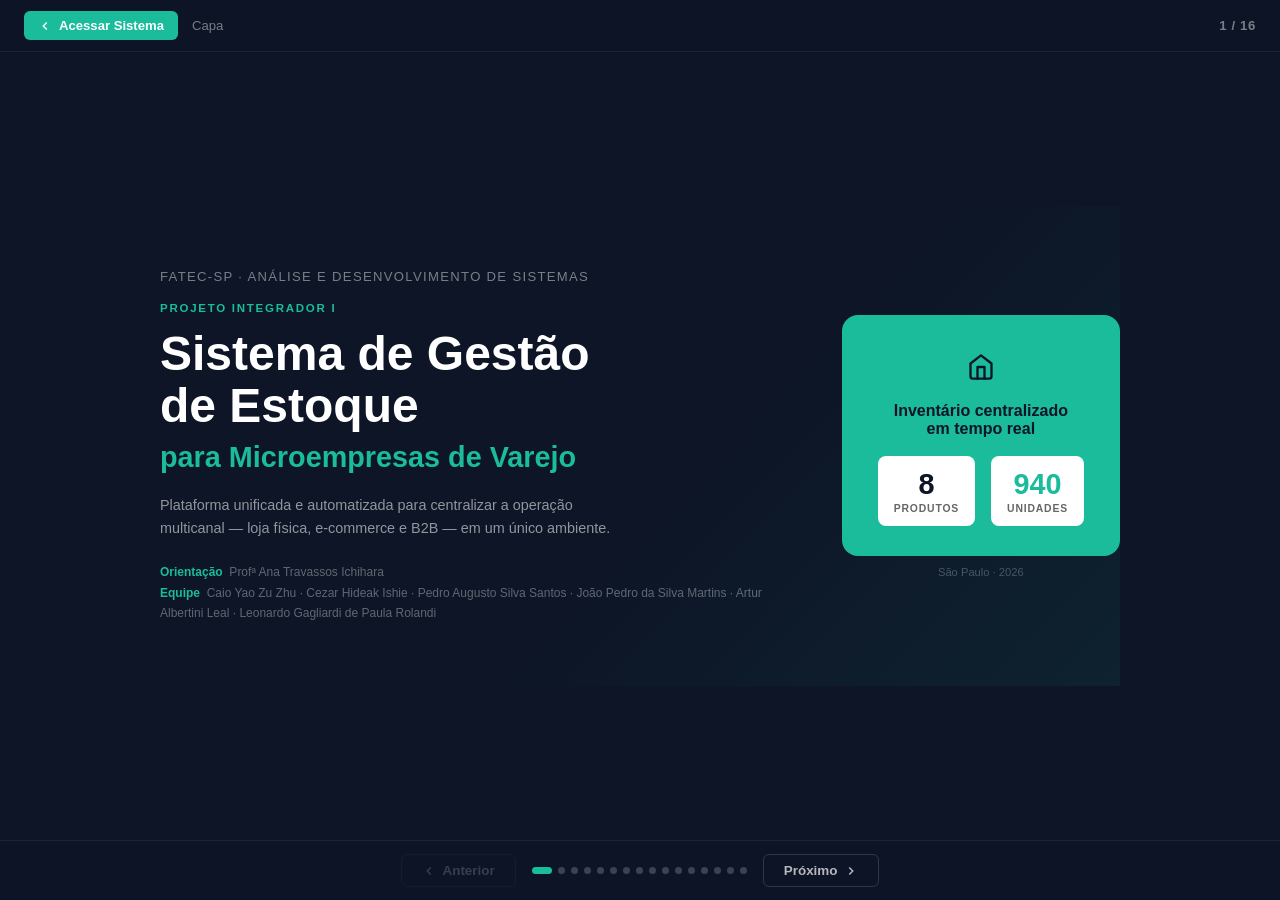
==== templates/apresentacao.html @ 5fc1d7df "slides integrado" ====
<!DOCTYPE html>
<html lang="pt-BR">
<head>
    <meta charset="UTF-8">
    <meta name="viewport" content="width=device-width, initial-scale=1.0">
    <title>Apresentação · Sistema de Gestão de Estoque</title>
    <style>
        * { margin: 0; padding: 0; box-sizing: border-box; }

        :root {
            --navy: #0d1526;
            --navy2: #1a2035;
            --green: #1abc9c;
            --green-dark: #16a085;
            --orange: #e67e22;
            --card-bg: #ffffff;
            --card-light: #f8f9fa;
        }

        body {
            font-family: -apple-system, BlinkMacSystemFont, 'Segoe UI', Roboto, sans-serif;
            background: var(--navy);
            color: white;
            min-height: 100vh;
            display: flex;
            flex-direction: column;
        }

        /* ── TOP BAR ── */
        .topbar {
            position: fixed;
            top: 0; left: 0; right: 0;
            height: 52px;
            background: rgba(13, 21, 38, 0.95);
            backdrop-filter: blur(8px);
            border-bottom: 1px solid rgba(255,255,255,0.07);
            display: flex;
            align-items: center;
            justify-content: space-between;
            padding: 0 24px;
            z-index: 100;
        }

        .topbar-left { display: flex; align-items: center; gap: 14px; }

        .back-btn {
            display: inline-flex;
            align-items: center;
            gap: 7px;
            padding: 7px 14px;
            background: var(--green);
            color: white;
            border: none;
            border-radius: 6px;
            font-size: 0.82rem;
            font-weight: 600;
            cursor: pointer;
            text-decoration: none;
            transition: background 0.2s;
        }
        .back-btn:hover { background: var(--green-dark); }

        .slide-title-bar {
            font-size: 0.82rem;
            color: rgba(255,255,255,0.45);
            font-weight: 500;
        }

        .slide-counter {
            font-size: 0.82rem;
            color: rgba(255,255,255,0.45);
            font-weight: 600;
            letter-spacing: 0.05em;
        }

        /* ── SLIDES WRAPPER ── */
        .slides-wrapper {
            flex: 1;
            display: flex;
            align-items: center;
            justify-content: center;
            padding: 72px 60px 80px;
        }

        .slide {
            display: none;
            width: 100%;
            max-width: 960px;
            min-height: 540px;
            animation: fadeSlide 0.3s ease;
        }
        .slide.active { display: flex; flex-direction: column; }

        @keyframes fadeSlide {
            from { opacity: 0; transform: translateY(12px); }
            to   { opacity: 1; transform: translateY(0); }
        }

        /* ── NAV ── */
        .nav {
            position: fixed;
            bottom: 0; left: 0; right: 0;
            height: 60px;
            background: rgba(13, 21, 38, 0.95);
            backdrop-filter: blur(8px);
            border-top: 1px solid rgba(255,255,255,0.07);
            display: flex;
            align-items: center;
            justify-content: center;
            gap: 16px;
            z-index: 100;
        }

        .nav-btn {
            display: inline-flex;
            align-items: center;
            gap: 6px;
            padding: 8px 20px;
            border-radius: 6px;
            border: 1.5px solid rgba(255,255,255,0.15);
            background: transparent;
            color: rgba(255,255,255,0.7);
            font-size: 0.84rem;
            font-weight: 600;
            cursor: pointer;
            transition: all 0.2s;
            font-family: inherit;
        }
        .nav-btn:hover { border-color: var(--green); color: var(--green); }
        .nav-btn:disabled { opacity: 0.25; cursor: default; pointer-events: none; }

        .dot-nav { display: flex; gap: 6px; }
        .dot {
            width: 7px; height: 7px;
            border-radius: 50%;
            background: rgba(255,255,255,0.2);
            cursor: pointer;
            transition: all 0.2s;
        }
        .dot.active { background: var(--green); width: 20px; border-radius: 4px; }

        /* ── SHARED COMPONENTS ── */
        .chip {
            display: inline-flex;
            align-items: center;
            gap: 6px;
            font-size: 0.7rem;
            font-weight: 700;
            letter-spacing: 0.12em;
            text-transform: uppercase;
            color: var(--green);
            margin-bottom: 10px;
        }
        .chip-dot {
            width: 8px; height: 8px;
            border-radius: 50%;
            background: var(--green);
        }
        .chip-num {
            width: 24px; height: 24px;
            border-radius: 6px;
            background: var(--green);
            color: var(--navy);
            font-size: 0.72rem;
            font-weight: 800;
            display: flex; align-items: center; justify-content: center;
        }

        .slide-h1 {
            font-size: 2.4rem;
            font-weight: 800;
            line-height: 1.15;
            margin-bottom: 6px;
        }
        .slide-h1 span { color: var(--green); }

        .slide-h2 {
            font-size: 1.8rem;
            font-weight: 800;
            line-height: 1.2;
            margin-bottom: 18px;
        }

        .grid-2 { display: grid; grid-template-columns: 1fr 1fr; gap: 16px; }
        .grid-3 { display: grid; grid-template-columns: 1fr 1fr 1fr; gap: 14px; }
        .grid-4 { display: grid; grid-template-columns: 1fr 1fr 1fr 1fr; gap: 14px; }

        .card-dark {
            background: rgba(255,255,255,0.05);
            border: 1px solid rgba(255,255,255,0.08);
            border-radius: 12px;
            padding: 20px;
        }
        .card-dark-strong {
            background: var(--navy);
            border: 1px solid rgba(255,255,255,0.1);
            border-radius: 12px;
            padding: 20px;
        }
        .card-green {
            background: var(--green);
            border-radius: 12px;
            padding: 20px;
            color: var(--navy);
        }
        .card-light-bg {
            background: rgba(255,255,255,0.04);
            border: 1px solid rgba(255,255,255,0.06);
            border-radius: 10px;
            padding: 16px 20px;
        }

        .icon-circle {
            width: 44px; height: 44px;
            border-radius: 50%;
            background: var(--green);
            display: flex; align-items: center; justify-content: center;
            flex-shrink: 0;
            font-size: 1.1rem;
        }
        .icon-circle-orange {
            width: 44px; height: 44px;
            border-radius: 50%;
            background: var(--orange);
            display: flex; align-items: center; justify-content: center;
            flex-shrink: 0;
            font-size: 1.1rem;
        }

        .badge-rf {
            background: rgba(26,188,156,0.15);
            color: var(--green);
            border: 1px solid rgba(26,188,156,0.3);
            border-radius: 6px;
            padding: 2px 10px;
            font-size: 0.72rem;
            font-weight: 700;
            letter-spacing: 0.05em;
        }

        /* ── SLIDE 1: CAPA ── */
        #slide-1 {
            display: none;
            background: linear-gradient(135deg, var(--navy) 55%, rgba(26,188,156,0.08) 100%);
            flex-direction: row;
            align-items: center;
            gap: 60px;
            min-height: 480px;
        }
        #slide-1.active { display: flex; }
        .capa-left { flex: 1; }
        .capa-subtitle { color: rgba(255,255,255,0.45); font-size: 0.82rem; letter-spacing: 0.1em; text-transform: uppercase; margin-bottom: 18px; }
        .capa-h1 { font-size: 3rem; font-weight: 900; line-height: 1.1; margin-bottom: 8px; }
        .capa-h1-green { color: var(--green); font-size: 1.8rem; font-weight: 700; margin-bottom: 20px; }
        .capa-desc { color: rgba(255,255,255,0.55); font-size: 0.9rem; line-height: 1.6; max-width: 480px; margin-bottom: 22px; }
        .capa-meta { font-size: 0.75rem; color: rgba(255,255,255,0.35); line-height: 1.7; }
        .capa-meta strong { color: var(--green); }
        .capa-right { flex-shrink: 0; }
        .capa-card {
            background: var(--green);
            border-radius: 16px;
            padding: 30px 36px;
            text-align: center;
            color: var(--navy);
            min-width: 220px;
        }
        .capa-card-icon { font-size: 2.5rem; margin-bottom: 12px; }
        .capa-card p { font-weight: 700; font-size: 1rem; margin-bottom: 18px; }
        .capa-stats { display: flex; gap: 16px; }
        .capa-stat-box {
            background: white;
            border-radius: 8px;
            padding: 12px 16px;
            flex: 1;
        }
        .capa-stat-num { font-size: 1.8rem; font-weight: 900; }
        .capa-stat-num.green { color: var(--green); }
        .capa-stat-label { font-size: 0.65rem; font-weight: 700; letter-spacing: 0.08em; text-transform: uppercase; color: #666; margin-top: 2px; }

        /* ── SLIDE 2: ROTEIRO ── */
        .roteiro-grid { display: grid; grid-template-columns: 1fr 1fr 1fr; gap: 14px; margin-top: 6px; }
        .roteiro-card {
            background: #f8f9fa;
            border-radius: 12px;
            padding: 22px;
            color: #1a2035;
            position: relative;
        }
        .roteiro-num { font-size: 2rem; font-weight: 900; color: rgba(0,0,0,0.07); position: absolute; top: 12px; right: 16px; }
        .roteiro-icon {
            width: 44px; height: 44px;
            border-radius: 50%;
            display: flex; align-items: center; justify-content: center;
            font-size: 1.1rem;
            margin-bottom: 12px;
        }
        .roteiro-icon.green { background: var(--green); }
        .roteiro-icon.orange { background: var(--orange); }
        .roteiro-title { font-size: 0.92rem; font-weight: 800; color: #1a2035; margin-bottom: 4px; }
        .roteiro-desc { font-size: 0.78rem; color: #7f8c8d; line-height: 1.4; }

        /* ── SLIDE 6: CHART ── */
        .chart-wrap {
            background: rgba(255,255,255,0.04);
            border: 1px solid rgba(255,255,255,0.08);
            border-radius: 12px;
            padding: 24px;
        }
        .chart-title { font-size: 0.9rem; font-weight: 700; margin-bottom: 4px; }
        .chart-sub { font-size: 0.72rem; color: rgba(255,255,255,0.4); margin-bottom: 18px; }
        .bar-row { display: flex; align-items: center; gap: 10px; margin-bottom: 10px; }
        .bar-label { font-size: 0.72rem; color: rgba(255,255,255,0.5); width: 90px; text-align: right; flex-shrink: 0; }
        .bar-track { flex: 1; height: 28px; background: rgba(255,255,255,0.05); border-radius: 4px; overflow: hidden; }
        .bar-fill { height: 100%; background: var(--green); border-radius: 4px; display: flex; align-items: center; padding-left: 10px; font-size: 0.75rem; font-weight: 700; color: var(--navy); transition: width 0.6s ease; }

        /* ── CHART 7: VERTICAL ── */
        .vchart { display: flex; align-items: flex-end; gap: 20px; height: 180px; padding: 0 10px; }
        .vchart-col { display: flex; flex-direction: column; align-items: center; gap: 6px; flex: 1; }
        .vchart-bar { width: 48px; background: var(--green); border-radius: 4px 4px 0 0; display: flex; align-items: flex-end; justify-content: center; padding-bottom: 6px; font-size: 0.75rem; font-weight: 700; color: var(--navy); }
        .vchart-lbl { font-size: 0.72rem; color: rgba(255,255,255,0.45); }
        .vchart-axis { border-top: 1px solid rgba(255,255,255,0.1); width: 100%; margin-top: -1px; }

        /* ── RNF / RN ── */
        .rnf-row {
            display: flex;
            align-items: flex-start;
            gap: 14px;
            background: rgba(255,255,255,0.04);
            border: 1px solid rgba(255,255,255,0.07);
            border-radius: 10px;
            padding: 14px 18px;
        }
        .rnf-row-content { flex: 1; }
        .rnf-title { font-size: 0.88rem; font-weight: 700; margin-bottom: 2px; }
        .rnf-desc { font-size: 0.78rem; color: rgba(255,255,255,0.5); }

        /* ── SOLUTION FLOW ── */
        .flow { display: flex; align-items: center; gap: 10px; margin: 18px 0; flex-wrap: wrap; }
        .flow-node {
            background: rgba(255,255,255,0.06);
            border: 1px solid rgba(255,255,255,0.1);
            border-radius: 10px;
            padding: 12px 16px;
            text-align: center;
            font-size: 0.8rem;
            font-weight: 700;
        }
        .flow-node.green { background: var(--green); color: var(--navy); border-color: var(--green); font-size: 0.82rem; }
        .flow-node.dark { background: var(--navy); border-color: rgba(255,255,255,0.12); }
        .flow-arrow { color: rgba(255,255,255,0.35); font-size: 1.1rem; flex-shrink: 0; }
        .flow-node .node-sub { font-weight: 400; font-size: 0.7rem; opacity: 0.7; margin-top: 2px; }

        /* ── PROTO MOCKUP ── */
        .proto-frame {
            background: white;
            border-radius: 10px;
            overflow: hidden;
            box-shadow: 0 16px 40px rgba(0,0,0,0.35);
            font-size: 0.7rem;
            color: #2c3e50;
        }
        .proto-topbar {
            background: white;
            border-bottom: 1px solid #e0e6ed;
            padding: 8px 14px;
            display: flex;
            align-items: center;
            justify-content: space-between;
            font-weight: 700;
            font-size: 0.75rem;
        }
        .proto-topbar span { color: #1abc9c; }
        .proto-body { display: flex; }
        .proto-sidebar {
            width: 130px;
            background: #1a2035;
            padding: 8px 0;
            flex-shrink: 0;
        }
        .proto-nav-item {
            padding: 7px 12px;
            font-size: 0.65rem;
            color: rgba(255,255,255,0.5);
            cursor: default;
        }
        .proto-nav-item.active { background: rgba(26,188,156,0.12); color: white; border-left: 2px solid #1abc9c; }
        .proto-nav-item.red { color: #e74c3c; }
        .proto-main { flex: 1; padding: 12px; }
        .proto-table-header {
            display: grid;
            grid-template-columns: 30px 1fr 80px 70px 60px;
            gap: 4px;
            padding: 4px 0;
            border-bottom: 1px solid #e0e6ed;
            font-size: 0.6rem;
            font-weight: 700;
            text-transform: uppercase;
            color: #7f8c8d;
        }
        .proto-row {
            display: grid;
            grid-template-columns: 30px 1fr 80px 70px 60px;
            gap: 4px;
            padding: 5px 0;
            border-bottom: 1px solid #f4f6f9;
            align-items: center;
            font-size: 0.65rem;
        }
        .proto-price { color: #1abc9c; font-weight: 600; }
        .proto-badge {
            display: inline-block;
            padding: 1px 6px;
            border-radius: 10px;
            font-size: 0.6rem;
            font-weight: 700;
        }
        .proto-badge.green { background: #e8faf4; color: #1abc9c; }
        .proto-badge.yellow { background: #fef9e7; color: #e67e22; }
        .proto-badge.red { background: #fdedec; color: #e74c3c; }
        .proto-footer {
            border-top: 1px solid #e0e6ed;
            padding: 6px 12px;
            font-size: 0.62rem;
            color: #7f8c8d;
            display: flex;
            gap: 20px;
        }
        .proto-footer strong { font-weight: 700; color: #2c3e50; }

        /* ── STACK CARDS ── */
        .stack-card {
            background: #f8f9fa;
            border-radius: 12px;
            padding: 20px;
            color: #1a2035;
            text-align: center;
        }
        .stack-icon {
            width: 56px; height: 56px;
            border-radius: 14px;
            display: flex; align-items: center; justify-content: center;
            margin: 0 auto 12px;
            font-size: 1.4rem;
        }
        .stack-icon.green { background: var(--green); }
        .stack-icon.green2 { background: #27ae60; }
        .stack-icon.orange { background: var(--orange); }
        .stack-icon.gray { background: #7f8c8d; }
        .stack-name { font-size: 1rem; font-weight: 800; margin-bottom: 4px; }
        .stack-desc { font-size: 0.75rem; color: #7f8c8d; line-height: 1.4; }

        /* ── FUNC CARDS ── */
        .func-card {
            background: rgba(255,255,255,0.04);
            border: 1px solid rgba(255,255,255,0.08);
            border-radius: 10px;
            padding: 14px;
            display: flex;
            align-items: center;
            gap: 12px;
            position: relative;
        }
        .func-num { font-size: 1.6rem; font-weight: 900; color: rgba(255,255,255,0.06); position: absolute; top: 8px; right: 12px; }
        .func-name { font-size: 0.85rem; font-weight: 700; }

        /* ── FINAL ── */
        .final-card {
            background: rgba(255,255,255,0.05);
            border: 1px solid rgba(255,255,255,0.09);
            border-radius: 12px;
            padding: 20px;
            display: flex;
            align-items: flex-start;
            gap: 14px;
        }
        .final-icon {
            width: 44px; height: 44px;
            border-radius: 50%;
            display: flex; align-items: center; justify-content: center;
            font-size: 1.1rem;
            flex-shrink: 0;
        }
        .final-icon.green { background: rgba(26,188,156,0.15); }
        .final-icon.orange { background: rgba(230,126,34,0.15); }
        .final-title { font-size: 0.92rem; font-weight: 700; margin-bottom: 4px; }
        .final-desc { font-size: 0.78rem; color: rgba(255,255,255,0.55); line-height: 1.5; }
        .feedback-bar {
            background: var(--green);
            border-radius: 10px;
            padding: 16px 22px;
            margin-top: 16px;
            font-size: 0.9rem;
            color: var(--navy);
        }
        .feedback-bar strong { font-weight: 800; }

        /* ── OBRIGADO ── */
        #slide-16 {
            background: linear-gradient(135deg, var(--navy) 40%, rgba(26,188,156,0.06) 100%);
            align-items: center;
            justify-content: center;
            text-align: center;
        }
        .obg-h1 { font-size: 4rem; font-weight: 900; margin-bottom: 6px; }
        .obg-sub { color: var(--green); font-size: 1.2rem; font-weight: 700; margin-bottom: 32px; }
        .team-box {
            background: rgba(255,255,255,0.05);
            border: 1px solid rgba(255,255,255,0.1);
            border-radius: 14px;
            padding: 24px 32px;
            max-width: 640px;
            width: 100%;
        }
        .team-label { font-size: 0.7rem; font-weight: 700; letter-spacing: 0.15em; text-transform: uppercase; color: var(--green); margin-bottom: 14px; }
        .team-grid { display: grid; grid-template-columns: 1fr 1fr 1fr; gap: 10px; }
        .team-member { display: flex; align-items: center; gap: 6px; font-size: 0.8rem; }
        .team-dot { width: 7px; height: 7px; border-radius: 50%; background: var(--green); flex-shrink: 0; }
        .obg-orientacao { font-size: 0.75rem; color: rgba(255,255,255,0.35); margin-top: 20px; }
        .obg-orientacao strong { color: var(--green); }

        /* check icon */
        .check-green {
            width: 22px; height: 22px;
            border-radius: 50%;
            background: var(--green);
            display: flex; align-items: center; justify-content: center;
            flex-shrink: 0;
            font-size: 0.7rem;
        }

        @media (max-width: 760px) {
            .slides-wrapper { padding: 62px 16px 70px; }
            .capa-right { display: none; }
            .grid-2, .grid-3, .grid-4, .roteiro-grid { grid-template-columns: 1fr; }
            .slide-h1 { font-size: 1.7rem; }
            .capa-h1 { font-size: 2rem; }
        }
    </style>
</head>
<body>

<!-- TOP BAR -->
<div class="topbar">
    <div class="topbar-left">
        <a href="/" class="back-btn">
            <svg width="14" height="14" viewBox="0 0 24 24" fill="none" stroke="currentColor" stroke-width="2.5"><polyline points="15 18 9 12 15 6"/></svg>
            Acessar Sistema
        </a>
        <span class="slide-title-bar" id="topbar-title">FATEC-SP · Projeto Integrador I</span>
    </div>
    <span class="slide-counter" id="counter">1 / 16</span>
</div>

<!-- SLIDES WRAPPER -->
<div class="slides-wrapper">

    <!-- SLIDE 1: CAPA -->
    <div class="slide" id="slide-1">
        <div class="capa-left">
            <p class="capa-subtitle">FATEC-SP · Análise e Desenvolvimento de Sistemas</p>
            <p style="font-size:0.72rem;font-weight:700;letter-spacing:0.15em;text-transform:uppercase;color:var(--green);margin-bottom:14px;">PROJETO INTEGRADOR I</p>
            <div class="capa-h1">Sistema de Gestão<br>de Estoque</div>
            <div class="capa-h1-green">para Microempresas de Varejo</div>
            <p class="capa-desc">Plataforma unificada e automatizada para centralizar a operação multicanal — loja física, e-commerce e B2B — em um único ambiente.</p>
            <div class="capa-meta">
                <strong>Orientação</strong> &nbsp;Profª Ana Travassos Ichihara<br>
                <strong>Equipe</strong> &nbsp;Caio Yao Zu Zhu · Cezar Hideak Ishie · Pedro Augusto Silva Santos · João Pedro da Silva Martins · Artur Albertini Leal · Leonardo Gagliardi de Paula Rolandi
            </div>
        </div>
        <div class="capa-right">
            <div class="capa-card">
                <div class="capa-card-icon"><svg width="28" height="28" viewBox="0 0 24 24" fill="none" stroke="currentColor" stroke-width="2" stroke-linecap="round" stroke-linejoin="round"><path d="M3 9l9-7 9 7v11a2 2 0 0 1-2 2H5a2 2 0 0 1-2-2z"/><polyline points="9 22 9 12 15 12 15 22"/></svg></div>
                <p>Inventário centralizado<br>em tempo real</p>
                <div class="capa-stats">
                    <div class="capa-stat-box">
                        <div class="capa-stat-num">8</div>
                        <div class="capa-stat-label">Produtos</div>
                    </div>
                    <div class="capa-stat-box">
                        <div class="capa-stat-num green">940</div>
                        <div class="capa-stat-label">Unidades</div>
                    </div>
                </div>
            </div>
            <p style="text-align:center;font-size:0.7rem;color:rgba(255,255,255,0.25);margin-top:10px;">São Paulo · 2026</p>
        </div>
    </div>

    <!-- SLIDE 2: ROTEIRO -->
    <div class="slide" id="slide-2">
        <div class="chip"><div class="chip-dot"></div> ROTEIRO</div>
        <div class="slide-h2">O que vamos apresentar</div>
        <div class="roteiro-grid">
            <div class="roteiro-card">
                <div class="roteiro-num">01</div>
                <div class="roteiro-icon green"><svg width="20" height="20" viewBox="0 0 24 24" fill="none" stroke="currentColor" stroke-width="2" stroke-linecap="round" stroke-linejoin="round"><path d="M9 18h6M10 22h4M12 2a7 7 0 0 1 7 7c0 2.38-1.19 4.47-3 5.74V17a1 1 0 0 1-1 1h-4a1 1 0 0 1-1-1v-2.26C7.19 13.47 5 11.38 5 9a7 7 0 0 1 7-7z"/></svg></div>
                <div class="roteiro-title">Introdução &amp; Problema</div>
                <div class="roteiro-desc">Contexto, objetivos e a dor central do varejo</div>
            </div>
            <div class="roteiro-card">
                <div class="roteiro-num">02</div>
                <div class="roteiro-icon orange"><svg width="20" height="20" viewBox="0 0 24 24" fill="none" stroke="currentColor" stroke-width="2" stroke-linecap="round" stroke-linejoin="round"><path d="M17 21v-2a4 4 0 0 0-4-4H5a4 4 0 0 0-4 4v2"/><circle cx="9" cy="7" r="4"/><path d="M23 21v-2a4 4 0 0 0-3-3.87"/><path d="M16 3.13a4 4 0 0 1 0 7.75"/></svg></div>
                <div class="roteiro-title">Metodologia &amp; Pesquisa</div>
                <div class="roteiro-desc">Pesquisa aplicada com a comunidade de lojistas</div>
            </div>
            <div class="roteiro-card">
                <div class="roteiro-num">03</div>
                <div class="roteiro-icon orange"><svg width="20" height="20" viewBox="0 0 24 24" fill="none" stroke="currentColor" stroke-width="2" stroke-linecap="round" stroke-linejoin="round"><line x1="18" y1="20" x2="18" y2="10"/><line x1="12" y1="20" x2="12" y2="4"/><line x1="6" y1="20" x2="6" y2="14"/></svg></div>
                <div class="roteiro-title">Análise de Dados</div>
                <div class="roteiro-desc">Resultados do formulário e principais insights</div>
            </div>
            <div class="roteiro-card">
                <div class="roteiro-num">04</div>
                <div class="roteiro-icon green"><svg width="20" height="20" viewBox="0 0 24 24" fill="none" stroke="currentColor" stroke-width="2" stroke-linecap="round" stroke-linejoin="round"><path d="M16 4h2a2 2 0 0 1 2 2v14a2 2 0 0 1-2 2H6a2 2 0 0 1-2-2V6a2 2 0 0 1 2-2h2"/><rect x="8" y="2" width="8" height="4" rx="1" ry="1"/></svg></div>
                <div class="roteiro-title">Requisitos do Sistema</div>
                <div class="roteiro-desc">Funcionais, não funcionais e regras de negócio</div>
            </div>
            <div class="roteiro-card">
                <div class="roteiro-num">05</div>
                <div class="roteiro-icon green"><svg width="20" height="20" viewBox="0 0 24 24" fill="none" stroke="currentColor" stroke-width="2" stroke-linecap="round" stroke-linejoin="round"><rect x="2" y="3" width="20" height="14" rx="2" ry="2"/><line x1="8" y1="21" x2="16" y2="21"/><line x1="12" y1="17" x2="12" y2="21"/></svg></div>
                <div class="roteiro-title">Solução &amp; Protótipo</div>
                <div class="roteiro-desc">Plataforma unificada e interface de alta fidelidade</div>
            </div>
            <div class="roteiro-card">
                <div class="roteiro-num">06</div>
                <div class="roteiro-icon orange"><svg width="20" height="20" viewBox="0 0 24 24" fill="none" stroke="currentColor" stroke-width="2" stroke-linecap="round" stroke-linejoin="round"><polyline points="4 17 10 11 4 5"/><line x1="12" y1="19" x2="20" y2="19"/></svg></div>
                <div class="roteiro-title">Tecnologias &amp; Código</div>
                <div class="roteiro-desc">Python, Pandas e funcionalidades implementadas</div>
            </div>
        </div>
    </div>

    <!-- SLIDE 3: INTRODUÇÃO -->
    <div class="slide" id="slide-3">
        <div class="chip"><div class="chip-num">01</div> INTRODUÇÃO</div>
        <div class="slide-h2">Digitalizar a gestão de pequenos varejistas</div>
        <div class="grid-2" style="gap:20px;">
            <div>
                <div class="card-dark" style="margin-bottom:14px;">
                    <div class="rnf-title" style="margin-bottom:8px;">Contexto</div>
                    <p style="font-size:0.85rem;color:rgba(255,255,255,0.65);line-height:1.6;margin-bottom:10px;">A competitividade crescente do mercado exige que pequenos negócios adotem soluções tecnológicas para melhorar o controle de seus processos internos.</p>
                    <p style="font-size:0.85rem;color:rgba(255,255,255,0.65);line-height:1.6;">A comunidade estudada é formada por microempresas de varejo que, em sua maioria, ainda usam <strong style="color:white;">métodos manuais ou planilhas</strong> para controlar o estoque — o que gera erros e prejuízos.</p>
                </div>
                <div class="card-green" style="display:flex;align-items:center;gap:12px;">
                    <svg width="20" height="20" viewBox="0 0 24 24" fill="none" stroke="currentColor" stroke-width="2" stroke-linecap="round" stroke-linejoin="round"><path d="M9 18h6M10 22h4M12 2a7 7 0 0 1 7 7c0 2.38-1.19 4.47-3 5.74V17a1 1 0 0 1-1 1h-4a1 1 0 0 1-1-1v-2.26C7.19 13.47 5 11.38 5 9a7 7 0 0 1 7-7z"/></svg>
                    <p style="font-size:0.85rem;font-weight:700;"><strong>Oportunidade</strong> digitalizar o controle para reduzir erros, perdas e desorganização.</p>
                </div>
            </div>
            <div>
                <div class="card-dark-strong" style="padding:22px;margin-bottom:14px;">
                    <p style="font-size:0.65rem;font-weight:700;letter-spacing:0.1em;text-transform:uppercase;color:var(--green);margin-bottom:8px;">OBJETIVO GERAL</p>
                    <p style="font-size:0.88rem;line-height:1.5;color:rgba(255,255,255,0.8);">Desenvolver um sistema simples, acessível e eficiente para o controle de entrada e saída de produtos.</p>
                </div>
                <p style="font-size:0.65rem;font-weight:700;letter-spacing:0.1em;text-transform:uppercase;color:var(--green);margin-bottom:10px;">OBJETIVOS ESPECÍFICOS</p>
                <div style="display:flex;flex-direction:column;gap:8px;">
                    <div class="card-light-bg" style="display:flex;align-items:center;gap:10px;">
                        <div class="icon-circle" style="width:32px;height:32px;"><svg width="15" height="15" viewBox="0 0 24 24" fill="none" stroke="currentColor" stroke-width="2" stroke-linecap="round" stroke-linejoin="round"><path d="M12 2l9 4.5v9L12 20 3 15.5v-9L12 2z"/><polyline points="3 6.5 12 11 21 6.5"/><line x1="12" y1="11" x2="12" y2="20"/></svg></div>
                        <span style="font-size:0.85rem;font-weight:700;">Organizar o cadastro de produtos</span>
                    </div>
                    <div class="card-light-bg" style="display:flex;align-items:center;gap:10px;">
                        <div class="icon-circle" style="width:32px;height:32px;"><svg width="15" height="15" viewBox="0 0 24 24" fill="none" stroke="currentColor" stroke-width="2" stroke-linecap="round" stroke-linejoin="round"><polyline points="1 4 1 10 7 10"/><path d="M3.51 15a9 9 0 1 0 .49-4.03"/></svg></div>
                        <span style="font-size:0.85rem;font-weight:700;">Automatizar o controle de estoque</span>
                    </div>
                    <div class="card-light-bg" style="display:flex;align-items:center;gap:10px;">
                        <div class="icon-circle" style="width:32px;height:32px;"><svg width="15" height="15" viewBox="0 0 24 24" fill="none" stroke="currentColor" stroke-width="2" stroke-linecap="round" stroke-linejoin="round"><path d="M16 4h2a2 2 0 0 1 2 2v14a2 2 0 0 1-2 2H6a2 2 0 0 1-2-2V6a2 2 0 0 1 2-2h2"/><rect x="8" y="2" width="8" height="4" rx="1" ry="1"/></svg></div>
                        <span style="font-size:0.85rem;font-weight:700;">Gerar relatórios para a tomada de decisão</span>
                    </div>
                </div>
            </div>
        </div>
    </div>

    <!-- SLIDE 4: O PROBLEMA -->
    <div class="slide" id="slide-4" style="background:linear-gradient(135deg,var(--navy) 60%,rgba(26,188,156,0.05) 100%);">
        <div class="chip"><div class="chip-num">02</div> O PROBLEMA</div>
        <div class="slide-h2">A operação do varejo está fragmentada</div>
        <div class="card-dark" style="margin-bottom:20px;border-left:4px solid var(--green);padding:16px 20px;">
            <p style="font-size:1rem;font-style:italic;color:rgba(255,255,255,0.85);">"A ausência de uma gestão de inventário integrada e automatizada"</p>
            <p style="font-size:0.72rem;color:rgba(255,255,255,0.35);margin-top:6px;font-style:italic;">Problema central identificado a partir da pesquisa com a comunidade de lojistas</p>
        </div>
        <div class="grid-4">
            <div class="card-dark">
                <div class="icon-circle" style="margin-bottom:12px;"><svg width="20" height="20" viewBox="0 0 24 24" fill="none" stroke="currentColor" stroke-width="2" stroke-linecap="round" stroke-linejoin="round"><path d="M16 4h2a2 2 0 0 1 2 2v14a2 2 0 0 1-2 2H6a2 2 0 0 1-2-2V6a2 2 0 0 1 2-2h2"/><rect x="8" y="2" width="8" height="4" rx="1" ry="1"/></svg></div>
                <div class="rnf-title" style="color:white;margin-bottom:6px;">Controles manuais</div>
                <div class="rnf-desc">Planilhas — ou até nenhum registro — abrem espaço para erros.</div>
            </div>
            <div class="card-dark">
                <div class="icon-circle" style="margin-bottom:12px;"><svg width="20" height="20" viewBox="0 0 24 24" fill="none" stroke="currentColor" stroke-width="2" stroke-linecap="round" stroke-linejoin="round"><rect x="2" y="3" width="20" height="14" rx="2" ry="2"/><line x1="8" y1="21" x2="16" y2="21"/><line x1="12" y1="17" x2="12" y2="21"/></svg></div>
                <div class="rnf-title" style="color:white;margin-bottom:6px;">Cobertura parcial</div>
                <div class="rnf-desc">Quando há sistema, atende só parte da operação (ex.: marketplaces).</div>
            </div>
            <div class="card-dark">
                <div class="icon-circle" style="margin-bottom:12px;"><svg width="20" height="20" viewBox="0 0 24 24" fill="none" stroke="currentColor" stroke-width="2" stroke-linecap="round" stroke-linejoin="round"><circle cx="18" cy="5" r="3"/><circle cx="6" cy="12" r="3"/><circle cx="18" cy="19" r="3"/><line x1="8.59" y1="13.51" x2="15.42" y2="17.49"/><line x1="15.41" y1="6.51" x2="8.59" y2="10.49"/></svg></div>
                <div class="rnf-title" style="color:white;margin-bottom:6px;">Dados espalhados</div>
                <div class="rnf-desc">Loja física, online e B2B não conversam entre si.</div>
            </div>
            <div class="card-dark">
                <div class="icon-circle-orange" style="margin-bottom:12px;"><svg width="20" height="20" viewBox="0 0 24 24" fill="none" stroke="currentColor" stroke-width="2" stroke-linecap="round" stroke-linejoin="round"><path d="M10.29 3.86L1.82 18a2 2 0 0 0 1.71 3h16.94a2 2 0 0 0 1.71-3L13.71 3.86a2 2 0 0 0-3.42 0z"/><line x1="12" y1="9" x2="12" y2="13"/><line x1="12" y1="17" x2="12.01" y2="17"/></svg></div>
                <div class="rnf-title" style="color:white;margin-bottom:6px;">Perda de eficiência</div>
                <div class="rnf-desc">Resultado: retrabalho, desorganização e furos de estoque.</div>
            </div>
        </div>
    </div>

    <!-- SLIDE 5: METODOLOGIA -->
    <div class="slide" id="slide-5">
        <div class="chip"><div class="chip-num">03</div> METODOLOGIA</div>
        <div class="slide-h2">Pesquisa aplicada com a comunidade</div>
        <div class="grid-2" style="gap:20px;align-items:start;">
            <div>
                <div class="card-dark" style="margin-bottom:14px;">
                    <div class="rnf-title" style="margin-bottom:8px;">Abordagem</div>
                    <p style="font-size:0.85rem;color:rgba(255,255,255,0.65);line-height:1.6;margin-bottom:12px;"><strong style="color:white;">Pesquisa aplicada</strong> com foco na análise de uma situação real. Um formulário foi enviado à comunidade para identificar as principais dificuldades dos empreendedores.</p>
                    <div style="display:flex;align-items:center;gap:10px;margin-top:14px;">
                        <div style="background:var(--green);border-radius:50%;width:36px;height:36px;display:flex;align-items:center;justify-content:center;"><svg width="16" height="16" viewBox="0 0 24 24" fill="none" stroke="currentColor" stroke-width="2.5" stroke-linecap="round" stroke-linejoin="round"><circle cx="11" cy="11" r="8"/><line x1="21" y1="21" x2="16.65" y2="16.65"/></svg></div>
                        <span style="font-size:0.75rem;color:rgba(255,255,255,0.5);">→</span>
                        <div style="background:var(--orange);border-radius:50%;width:36px;height:36px;display:flex;align-items:center;justify-content:center;"><svg width="16" height="16" viewBox="0 0 24 24" fill="none" stroke="currentColor" stroke-width="2.5" stroke-linecap="round" stroke-linejoin="round"><line x1="18" y1="20" x2="18" y2="10"/><line x1="12" y1="20" x2="12" y2="4"/><line x1="6" y1="20" x2="6" y2="14"/></svg></div>
                        <span style="font-size:0.75rem;color:rgba(255,255,255,0.5);">→</span>
                        <div style="background:var(--green);border-radius:50%;width:36px;height:36px;display:flex;align-items:center;justify-content:center;"><svg width="16" height="16" viewBox="0 0 24 24" fill="none" stroke="currentColor" stroke-width="2.5" stroke-linecap="round" stroke-linejoin="round"><polyline points="20 6 9 17 4 12"/></svg></div>
                    </div>
                    <div style="display:flex;gap:26px;margin-top:6px;padding-left:6px;">
                        <span style="font-size:0.72rem;font-weight:700;">Coletar</span>
                        <span style="font-size:0.72rem;font-weight:700;margin-left:14px;">Analisar</span>
                        <span style="font-size:0.72rem;font-weight:700;margin-left:8px;">Especificar</span>
                    </div>
                </div>
            </div>
            <div class="card-dark">
                <div style="display:flex;align-items:center;justify-content:space-between;margin-bottom:14px;">
                    <div class="rnf-title">Perguntas do formulário</div>
                    <span style="background:var(--orange);color:white;border-radius:20px;padding:3px 12px;font-size:0.72rem;font-weight:700;">8 respondentes</span>
                </div>
                <div style="display:flex;flex-direction:column;gap:8px;">
                    <div style="display:flex;align-items:center;gap:10px;">
                        <div class="chip-num" style="flex-shrink:0;">1</div>
                        <span style="font-size:0.8rem;color:rgba(255,255,255,0.7);">Dificuldades para organizar as mercadorias?</span>
                    </div>
                    <div style="display:flex;align-items:center;gap:10px;">
                        <div class="chip-num" style="flex-shrink:0;">2</div>
                        <span style="font-size:0.8rem;color:rgba(255,255,255,0.7);">Como são registradas as entradas e saídas?</span>
                    </div>
                    <div style="display:flex;align-items:center;gap:10px;">
                        <div class="chip-num" style="flex-shrink:0;">3</div>
                        <span style="font-size:0.8rem;color:rgba(255,255,255,0.7);">Possui um sistema de integração de estoque?</span>
                    </div>
                    <div style="display:flex;align-items:center;gap:10px;">
                        <div class="chip-num" style="flex-shrink:0;">4</div>
                        <span style="font-size:0.8rem;color:rgba(255,255,255,0.7);">Quais são seus canais de venda?</span>
                    </div>
                    <div style="display:flex;align-items:center;gap:10px;">
                        <div class="chip-num" style="flex-shrink:0;">5</div>
                        <span style="font-size:0.8rem;color:rgba(255,255,255,0.7);">Quais informações precisa armazenar de cada produto?</span>
                    </div>
                    <div style="display:flex;align-items:center;gap:10px;">
                        <div class="chip-num" style="flex-shrink:0;">6</div>
                        <span style="font-size:0.8rem;color:rgba(255,255,255,0.7);">Qual é hoje o maior problema com o estoque?</span>
                    </div>
                    <div style="display:flex;align-items:center;gap:10px;">
                        <div class="chip-num" style="flex-shrink:0;">7</div>
                        <span style="font-size:0.8rem;color:rgba(255,255,255,0.7);">Um sistema de estoque ajudaria nessa tarefa?</span>
                    </div>
                </div>
            </div>
        </div>
    </div>

    <!-- SLIDE 6: ANÁLISE - CANAIS -->
    <div class="slide" id="slide-6">
        <div class="chip"><div class="chip-num">04</div> ANÁLISE DE DADOS</div>
        <div class="slide-h2">A operação se espalha por vários canais</div>
        <div class="grid-2" style="gap:20px;align-items:start;">
            <div class="chart-wrap">
                <div class="chart-title">Quais são seus canais de venda?</div>
                <div class="chart-sub">Nº de respondentes — múltipla escolha (base: 8)</div>
                <div class="bar-row">
                    <div class="bar-label">Loja física</div>
                    <div class="bar-track"><div class="bar-fill" style="width:100%;">6</div></div>
                </div>
                <div class="bar-row">
                    <div class="bar-label">E-commerce</div>
                    <div class="bar-track"><div class="bar-fill" style="width:67%;">4</div></div>
                </div>
                <div class="bar-row">
                    <div class="bar-label">Marketplace</div>
                    <div class="bar-track"><div class="bar-fill" style="width:50%;">3</div></div>
                </div>
                <div class="bar-row">
                    <div class="bar-label">B2B</div>
                    <div class="bar-track"><div class="bar-fill" style="width:33%;">2</div></div>
                </div>
                <div class="bar-row">
                    <div class="bar-label">TikTok Shop</div>
                    <div class="bar-track"><div class="bar-fill" style="width:17%;">1</div></div>
                </div>
            </div>
            <div>
                <div style="background:var(--navy2);border-radius:12px;padding:22px;margin-bottom:14px;">
                    <div style="font-size:3rem;font-weight:900;color:var(--green);">75%</div>
                    <p style="font-size:0.85rem;color:rgba(255,255,255,0.7);">vendem em loja física — mas raramente só nela.</p>
                </div>
                <div class="card-dark">
                    <div class="rnf-title" style="margin-bottom:8px;">Por que importa</div>
                    <p style="font-size:0.82rem;color:rgba(255,255,255,0.6);line-height:1.6;">Mais de um terço também vende em <strong style="color:white;">e-commerce próprio e marketplaces</strong>, além de B2B e TikTok Shop. A presença multicanal sem integração espalha as informações e reforça a necessidade de centralizar o estoque.</p>
                </div>
            </div>
        </div>
    </div>

    <!-- SLIDE 7: ANÁLISE - ACEITAÇÃO -->
    <div class="slide" id="slide-7">
        <div class="chip"><div class="chip-num">04</div> ANÁLISE DE DADOS</div>
        <div class="slide-h2">Forte aceitação de uma solução tecnológica</div>
        <div class="grid-2" style="gap:20px;align-items:start;">
            <div class="chart-wrap">
                <div class="chart-title">"Um sistema de estoque ajudaria nessa tarefa?"</div>
                <div class="chart-sub">Respostas por nota (1 = discordo · 5 = concordo plenamente)</div>
                <div style="height:160px;display:flex;align-items:flex-end;gap:16px;padding:10px 0;">
                    <div style="display:flex;flex-direction:column;align-items:center;gap:6px;flex:1;">
                        <div style="background:rgba(255,255,255,0.06);width:40px;border-radius:4px 4px 0 0;height:0;"></div>
                        <div style="font-size:0.72rem;color:rgba(255,255,255,0.4);">1.0</div>
                    </div>
                    <div style="display:flex;flex-direction:column;align-items:center;gap:6px;flex:1;">
                        <div style="background:rgba(255,255,255,0.06);width:40px;border-radius:4px 4px 0 0;height:0;"></div>
                        <div style="font-size:0.72rem;color:rgba(255,255,255,0.4);">2.0</div>
                    </div>
                    <div style="display:flex;flex-direction:column;align-items:center;gap:6px;flex:1;">
                        <div style="background:var(--green);width:40px;border-radius:4px 4px 0 0;height:54px;display:flex;align-items:flex-start;justify-content:center;padding-top:6px;font-size:0.75rem;font-weight:700;color:var(--navy);">2</div>
                        <div style="font-size:0.72rem;color:rgba(255,255,255,0.4);">3.0</div>
                    </div>
                    <div style="display:flex;flex-direction:column;align-items:center;gap:6px;flex:1;">
                        <div style="background:var(--green);width:40px;border-radius:4px 4px 0 0;height:27px;display:flex;align-items:flex-start;justify-content:center;padding-top:4px;font-size:0.75rem;font-weight:700;color:var(--navy);">1</div>
                        <div style="font-size:0.72rem;color:rgba(255,255,255,0.4);">4.0</div>
                    </div>
                    <div style="display:flex;flex-direction:column;align-items:center;gap:6px;flex:1;">
                        <div style="background:var(--green);width:40px;border-radius:4px 4px 0 0;height:135px;display:flex;align-items:flex-start;justify-content:center;padding-top:6px;font-size:0.75rem;font-weight:700;color:var(--navy);">5</div>
                        <div style="font-size:0.72rem;color:rgba(255,255,255,0.4);">5.0</div>
                    </div>
                </div>
            </div>
            <div style="display:flex;flex-direction:column;gap:12px;">
                <div style="background:var(--green);border-radius:12px;padding:22px;">
                    <div style="font-size:3rem;font-weight:900;color:var(--navy);">62,5%</div>
                    <p style="font-size:0.85rem;font-weight:700;color:var(--navy);">dos entrevistados deram a NOTA MÁXIMA (5) à proposta</p>
                </div>
                <div class="card-dark" style="display:flex;align-items:center;gap:14px;">
                    <div style="width:4px;height:40px;background:var(--orange);border-radius:2px;flex-shrink:0;"></div>
                    <div>
                        <div style="font-size:1.4rem;font-weight:800;">0</div>
                        <div style="font-size:0.78rem;color:rgba(255,255,255,0.55);">respostas negativas (notas 1 e 2)</div>
                    </div>
                </div>
                <div class="card-dark" style="display:flex;align-items:center;gap:14px;">
                    <div style="width:4px;height:40px;background:rgba(255,255,255,0.15);border-radius:2px;flex-shrink:0;"></div>
                    <div>
                        <div style="font-size:1.4rem;font-weight:800;">37,5%</div>
                        <div style="font-size:0.78rem;color:rgba(255,255,255,0.55);">deram nota 3 ou 4 — inclinação favorável</div>
                    </div>
                </div>
            </div>
        </div>
    </div>

    <!-- SLIDE 8: REQUISITOS FUNCIONAIS -->
    <div class="slide" id="slide-8">
        <div class="chip"><div class="chip-num">05</div> REQUISITOS DO SISTEMA</div>
        <div class="slide-h2">Requisitos Funcionais (RF)</div>
        <div class="grid-3" style="gap:14px;">
            <div class="card-light-bg" style="border-radius:12px;padding:20px;">
                <div style="display:flex;justify-content:space-between;align-items:flex-start;margin-bottom:12px;">
                    <div class="icon-circle" style="width:40px;height:40px;"><svg width="18" height="18" viewBox="0 0 24 24" fill="none" stroke="currentColor" stroke-width="2" stroke-linecap="round" stroke-linejoin="round"><path d="M20 21v-2a4 4 0 0 0-4-4H8a4 4 0 0 0-4 4v2"/><circle cx="12" cy="7" r="4"/></svg></div>
                    <span class="badge-rf">RF01</span>
                </div>
                <div class="rnf-title" style="color:white;margin-bottom:4px;">Cadastro de Usuário</div>
                <div class="rnf-desc">Registro dos usuários do sistema.</div>
            </div>
            <div class="card-light-bg" style="border-radius:12px;padding:20px;">
                <div style="display:flex;justify-content:space-between;align-items:flex-start;margin-bottom:12px;">
                    <div class="icon-circle" style="width:40px;height:40px;"><svg width="18" height="18" viewBox="0 0 24 24" fill="none" stroke="currentColor" stroke-width="2" stroke-linecap="round" stroke-linejoin="round"><path d="M12 2l9 4.5v9L12 20 3 15.5v-9L12 2z"/><polyline points="3 6.5 12 11 21 6.5"/><line x1="12" y1="11" x2="12" y2="20"/></svg></div>
                    <span class="badge-rf">RF02</span>
                </div>
                <div class="rnf-title" style="color:white;margin-bottom:4px;">Cadastro de Produtos</div>
                <div class="rnf-desc">ID único, nome, quantidade e preço.</div>
            </div>
            <div class="card-light-bg" style="border-radius:12px;padding:20px;">
                <div style="display:flex;justify-content:space-between;align-items:flex-start;margin-bottom:12px;">
                    <div class="icon-circle" style="width:40px;height:40px;"><svg width="18" height="18" viewBox="0 0 24 24" fill="none" stroke="currentColor" stroke-width="2" stroke-linecap="round" stroke-linejoin="round"><line x1="12" y1="5" x2="12" y2="19"/><line x1="5" y1="12" x2="19" y2="12"/></svg></div>
                    <span class="badge-rf">RF03</span>
                </div>
                <div class="rnf-title" style="color:white;margin-bottom:4px;">Entrada de Mercadorias</div>
                <div class="rnf-desc">Soma novas unidades ao saldo atual.</div>
            </div>
            <div class="card-light-bg" style="border-radius:12px;padding:20px;">
                <div style="display:flex;justify-content:space-between;align-items:flex-start;margin-bottom:12px;">
                    <div class="icon-circle" style="width:40px;height:40px;"><svg width="18" height="18" viewBox="0 0 24 24" fill="none" stroke="currentColor" stroke-width="2" stroke-linecap="round" stroke-linejoin="round"><circle cx="9" cy="21" r="1"/><circle cx="20" cy="21" r="1"/><path d="M1 1h4l2.68 13.39a2 2 0 0 0 2 1.61h9.72a2 2 0 0 0 2-1.61L23 6H6"/></svg></div>
                    <span class="badge-rf">RF04</span>
                </div>
                <div class="rnf-title" style="color:white;margin-bottom:4px;">Registro de Saída / Venda</div>
                <div class="rnf-desc">Calcula o total e abate o estoque.</div>
            </div>
            <div class="card-light-bg" style="border-radius:12px;padding:20px;">
                <div style="display:flex;justify-content:space-between;align-items:flex-start;margin-bottom:12px;">
                    <div class="icon-circle" style="width:40px;height:40px;"><svg width="18" height="18" viewBox="0 0 24 24" fill="none" stroke="currentColor" stroke-width="2" stroke-linecap="round" stroke-linejoin="round"><circle cx="11" cy="11" r="8"/><line x1="21" y1="21" x2="16.65" y2="16.65"/></svg></div>
                    <span class="badge-rf">RF05</span>
                </div>
                <div class="rnf-title" style="color:white;margin-bottom:4px;">Consulta Rápida</div>
                <div class="rnf-desc">Busca por ID com saldo em tempo real.</div>
            </div>
            <div class="card-light-bg" style="border-radius:12px;padding:20px;">
                <div style="display:flex;justify-content:space-between;align-items:flex-start;margin-bottom:12px;">
                    <div class="icon-circle" style="width:40px;height:40px;"><svg width="18" height="18" viewBox="0 0 24 24" fill="none" stroke="currentColor" stroke-width="2" stroke-linecap="round" stroke-linejoin="round"><line x1="18" y1="20" x2="18" y2="10"/><line x1="12" y1="20" x2="12" y2="4"/><line x1="6" y1="20" x2="6" y2="14"/></svg></div>
                    <span class="badge-rf">RF06</span>
                </div>
                <div class="rnf-title" style="color:white;margin-bottom:4px;">Geração de Relatórios</div>
                <div class="rnf-desc">Listagem consolidada de itens e saldos.</div>
            </div>
        </div>
    </div>

    <!-- SLIDE 9: RNF + RN -->
    <div class="slide" id="slide-9">
        <div class="chip"><div class="chip-num">05</div> REQUISITOS DO SISTEMA</div>
        <div class="slide-h2">Não Funcionais &amp; Regras de Negócio</div>
        <div class="grid-2" style="gap:24px;">
            <div>
                <p style="font-size:0.65rem;font-weight:700;letter-spacing:0.12em;text-transform:uppercase;color:var(--green);margin-bottom:12px;">REQUISITOS NÃO FUNCIONAIS (RNF)</p>
                <div style="display:flex;flex-direction:column;gap:10px;">
                    <div class="rnf-row">
                        <div class="icon-circle" style="width:36px;height:36px;"><svg width="16" height="16" viewBox="0 0 24 24" fill="none" stroke="currentColor" stroke-width="2" stroke-linecap="round" stroke-linejoin="round"><rect x="3" y="3" width="7" height="7"/><rect x="14" y="3" width="7" height="7"/><rect x="14" y="14" width="7" height="7"/><rect x="3" y="14" width="7" height="7"/></svg></div>
                        <div class="rnf-row-content"><div class="rnf-title">RNF01 · Compatibilidade</div><div class="rnf-desc">Compatível com Windows 10 ou superior.</div></div>
                    </div>
                    <div class="rnf-row">
                        <div class="icon-circle" style="width:36px;height:36px;"><svg width="16" height="16" viewBox="0 0 24 24" fill="none" stroke="currentColor" stroke-width="2" stroke-linecap="round" stroke-linejoin="round"><polygon points="13 2 3 14 12 14 11 22 21 10 12 10 13 2"/></svg></div>
                        <div class="rnf-row-content"><div class="rnf-title">RNF02 · Desempenho</div><div class="rnf-desc">Roda em Intel Core i3 com 4 GB de RAM.</div></div>
                    </div>
                    <div class="rnf-row">
                        <div class="icon-circle" style="width:36px;height:36px;"><svg width="16" height="16" viewBox="0 0 24 24" fill="none" stroke="currentColor" stroke-width="2" stroke-linecap="round" stroke-linejoin="round"><rect x="2" y="3" width="20" height="14" rx="2" ry="2"/><line x1="8" y1="21" x2="16" y2="21"/><line x1="12" y1="17" x2="12" y2="21"/></svg></div>
                        <div class="rnf-row-content"><div class="rnf-title">RNF03 · Usabilidade</div><div class="rnf-desc">Interface simples para usuários leigos.</div></div>
                    </div>
                    <div class="rnf-row">
                        <div class="icon-circle" style="width:36px;height:36px;"><svg width="16" height="16" viewBox="0 0 24 24" fill="none" stroke="currentColor" stroke-width="2" stroke-linecap="round" stroke-linejoin="round"><circle cx="12" cy="12" r="10"/><polyline points="12 6 12 12 16 14"/></svg></div>
                        <div class="rnf-row-content"><div class="rnf-title">RNF04 · Tempo de Resposta</div><div class="rnf-desc">Atualizações e buscas em menos de 2s.</div></div>
                    </div>
                </div>
            </div>
            <div>
                <p style="font-size:0.65rem;font-weight:700;letter-spacing:0.12em;text-transform:uppercase;color:var(--green);margin-bottom:12px;">REGRAS DE NEGÓCIO (RN)</p>
                <div style="display:flex;flex-direction:column;gap:10px;">
                    <div class="rnf-row">
                        <div class="icon-circle" style="width:36px;height:36px;"><svg width="16" height="16" viewBox="0 0 24 24" fill="none" stroke="currentColor" stroke-width="2" stroke-linecap="round" stroke-linejoin="round"><path d="m16 16 3-8 3 8c-.87.65-1.92 1-3 1s-2.13-.35-3-1Z"/><path d="m2 16 3-8 3 8c-.87.65-1.92 1-3 1s-2.13-.35-3-1Z"/><path d="M7 21h10"/><path d="M12 3v18"/><path d="M3 7h2c2 0 5-1 7-2 2 1 5 2 7 2h2"/></svg></div>
                        <div class="rnf-row-content"><div class="rnf-title">RN01 · Sem estoque negativo</div><div class="rnf-desc">Bloqueia vendas acima do saldo disponível.</div></div>
                    </div>
                    <div class="rnf-row">
                        <div class="icon-circle" style="width:36px;height:36px;"><svg width="16" height="16" viewBox="0 0 24 24" fill="none" stroke="currentColor" stroke-width="2" stroke-linecap="round" stroke-linejoin="round"><circle cx="7.5" cy="15.5" r="5.5"/><path d="M21 2l-9.6 9.6"/><path d="M15.5 7.5l3 3L22 7l-3-3"/></svg></div>
                        <div class="rnf-row-content"><div class="rnf-title">RN02 · Identificação única</div><div class="rnf-desc">Cada produto recebe um ID exclusivo.</div></div>
                    </div>
                    <div class="rnf-row">
                        <div class="icon-circle" style="width:36px;height:36px;"><svg width="16" height="16" viewBox="0 0 24 24" fill="none" stroke="currentColor" stroke-width="2" stroke-linecap="round" stroke-linejoin="round"><ellipse cx="12" cy="5" rx="9" ry="3"/><path d="M21 12c0 1.66-4 3-9 3s-9-1.34-9-3"/><path d="M3 5v14c0 1.66 4 3 9 3s9-1.34 9-3V5"/></svg></div>
                        <div class="rnf-row-content"><div class="rnf-title">RN03 · Saldo centralizado</div><div class="rnf-desc">Banco único como fonte de verdade da loja.</div></div>
                    </div>
                    <div class="card-dark-strong" style="display:flex;align-items:center;gap:12px;padding:14px 18px;margin-top:4px;">
                        <div class="check-green"><svg width="11" height="11" viewBox="0 0 24 24" fill="none" stroke="currentColor" stroke-width="3" stroke-linecap="round" stroke-linejoin="round"><polyline points="20 6 9 17 4 12"/></svg></div>
                        <p style="font-size:0.8rem;color:rgba(255,255,255,0.7);">Estas regras garantem a integridade da operação comercial e evitam conflitos entre os canais.</p>
                    </div>
                </div>
            </div>
        </div>
    </div>

    <!-- SLIDE 10: A SOLUÇÃO -->
    <div class="slide" id="slide-10">
        <div class="chip"><div class="chip-num">06</div> A SOLUÇÃO</div>
        <div class="slide-h2">Uma plataforma de estoque multicanal</div>
        <p style="font-size:0.85rem;color:rgba(255,255,255,0.55);margin-bottom:20px;">Centraliza loja física, e-commerce e B2B em um único ambiente — substituindo planilhas e controles fragmentados por sincronização automática.</p>
        <div class="flow" style="margin-bottom:22px;">
            <div class="flow-node"><svg width="16" height="16" viewBox="0 0 24 24" fill="none" stroke="currentColor" stroke-width="2" stroke-linecap="round" stroke-linejoin="round"><path d="M3 9l9-7 9 7v11a2 2 0 0 1-2 2H5a2 2 0 0 1-2-2z"/><polyline points="9 22 9 12 15 12 15 22"/></svg><br><small>Loja Física</small></div>
            <div class="flow-arrow">→</div>
            <div class="flow-node"><svg width="16" height="16" viewBox="0 0 24 24" fill="none" stroke="currentColor" stroke-width="2" stroke-linecap="round" stroke-linejoin="round"><circle cx="12" cy="12" r="10"/><line x1="2" y1="12" x2="22" y2="12"/><path d="M12 2a15.3 15.3 0 0 1 4 10 15.3 15.3 0 0 1-4 10 15.3 15.3 0 0 1-4-10 15.3 15.3 0 0 1 4-10z"/></svg><br><small>E-commerce</small></div>
            <div class="flow-arrow">→</div>
            <div class="flow-node"><svg width="16" height="16" viewBox="0 0 24 24" fill="none" stroke="currentColor" stroke-width="2" stroke-linecap="round" stroke-linejoin="round"><rect x="2" y="7" width="20" height="14" rx="2" ry="2"/><path d="M16 21V5a2 2 0 0 0-2-2h-4a2 2 0 0 0-2 2v16"/></svg><br><small>B2B</small></div>
            <div class="flow-arrow">→</div>
            <div class="flow-node green"><svg width="16" height="16" viewBox="0 0 24 24" fill="none" stroke="currentColor" stroke-width="2" stroke-linecap="round" stroke-linejoin="round"><ellipse cx="12" cy="5" rx="9" ry="3"/><path d="M21 12c0 1.66-4 3-9 3s-9-1.34-9-3"/><path d="M3 5v14c0 1.66 4 3 9 3s9-1.34 9-3V5"/></svg><br><strong>Sistema Central</strong><div class="node-sub">fonte única de verdade</div></div>
            <div class="flow-arrow">→</div>
            <div class="flow-node dark"><svg width="16" height="16" viewBox="0 0 24 24" fill="none" stroke="currentColor" stroke-width="2" stroke-linecap="round" stroke-linejoin="round"><path d="M1 12s4-8 11-8 11 8 11 8-4 8-11 8-11-8-11-8z"/><circle cx="12" cy="12" r="3"/></svg><br><strong>Visão em tempo real</strong><div class="node-sub">para a gestão do negócio</div></div>
        </div>
        <div class="grid-3">
            <div class="card-dark">
                <div class="icon-circle" style="margin-bottom:12px;"><svg width="20" height="20" viewBox="0 0 24 24" fill="none" stroke="currentColor" stroke-width="2" stroke-linecap="round" stroke-linejoin="round"><ellipse cx="12" cy="5" rx="9" ry="3"/><path d="M21 12c0 1.66-4 3-9 3s-9-1.34-9-3"/><path d="M3 5v14c0 1.66 4 3 9 3s9-1.34 9-3V5"/></svg></div>
                <div class="rnf-title" style="color:white;margin-bottom:4px;">Fonte única de verdade</div>
                <div class="rnf-desc">Todos os dados de estoque consolidados em um só lugar.</div>
            </div>
            <div class="card-dark">
                <div class="icon-circle" style="margin-bottom:12px;"><svg width="20" height="20" viewBox="0 0 24 24" fill="none" stroke="currentColor" stroke-width="2" stroke-linecap="round" stroke-linejoin="round"><polygon points="13 2 3 14 12 14 11 22 21 10 12 10 13 2"/></svg></div>
                <div class="rnf-title" style="color:white;margin-bottom:4px;">Sincronização em tempo real</div>
                <div class="rnf-desc">Cada venda atualiza o inventário de toda a rede na hora.</div>
            </div>
            <div class="card-dark">
                <div class="icon-circle-orange" style="margin-bottom:12px;"><svg width="20" height="20" viewBox="0 0 24 24" fill="none" stroke="currentColor" stroke-width="2" stroke-linecap="round" stroke-linejoin="round"><circle cx="18" cy="5" r="3"/><circle cx="6" cy="12" r="3"/><circle cx="18" cy="19" r="3"/><line x1="8.59" y1="13.51" x2="15.42" y2="17.49"/><line x1="15.41" y1="6.51" x2="8.59" y2="10.49"/></svg></div>
                <div class="rnf-title" style="color:white;margin-bottom:4px;">Integrador invisível</div>
                <div class="rnf-desc">Conecta os canais sem atrito operacional nem retrabalho.</div>
            </div>
        </div>
    </div>

    <!-- SLIDE 11: PROTÓTIPO - GERENCIAR -->
    <div class="slide" id="slide-11">
        <div class="chip"><div class="chip-num">07</div> PROTÓTIPO</div>
        <div class="slide-h2">Interface simples, organizada e intuitiva</div>
        <div class="grid-2" style="gap:20px;align-items:start;">
            <div>
                <div class="proto-frame">
                    <div class="proto-topbar">
                        <span>Sistema de Estoque</span>
                        <span style="color:#7f8c8d;font-weight:400;">Admin ∨</span>
                    </div>
                    <div class="proto-body">
                        <div class="proto-sidebar">
                            <div class="proto-nav-item">Adicionar Produto</div>
                            <div class="proto-nav-item">Pesquisar Produto</div>
                            <div class="proto-nav-item">Ver Estoque</div>
                            <div class="proto-nav-item active">Excluir Produto</div>
                            <div class="proto-nav-item">Ordenar</div>
                            <div class="proto-nav-item red">Esvaziar Estoque</div>
                        </div>
                        <div class="proto-main">
                            <div style="font-size:0.72rem;font-weight:700;margin-bottom:2px;">Gerenciar Produtos</div>
                            <div style="font-size:0.6rem;color:#7f8c8d;margin-bottom:10px;">Edite ou exclua produtos do estoque</div>
                            <div class="proto-table-header">
                                <span>ID</span><span>Produto</span><span>Preço</span><span>Qtd</span><span>Ações</span>
                            </div>
                            <div class="proto-row"><span style="color:#7f8c8d;">1</span><span>Papel A4</span><span class="proto-price">R$ 0,25</span><span><span class="proto-badge green">250</span></span><span style="display:flex;gap:3px;align-items:center;"><svg width="11" height="11" viewBox="0 0 24 24" fill="none" stroke="#7f8c8d" stroke-width="2.5" stroke-linecap="round" stroke-linejoin="round"><path d="M11 4H4a2 2 0 0 0-2 2v14a2 2 0 0 0 2 2h14a2 2 0 0 0 2-2v-7"/><path d="M18.5 2.5a2.121 2.121 0 0 1 3 3L12 15l-4 1 1-4 9.5-9.5z"/></svg><svg width="11" height="11" viewBox="0 0 24 24" fill="none" stroke="#e74c3c" stroke-width="2.5" stroke-linecap="round" stroke-linejoin="round"><polyline points="3 6 5 6 21 6"/><path d="M19 6v14a2 2 0 0 1-2 2H7a2 2 0 0 1-2-2V6m3 0V4a1 1 0 0 1 1-1h4a1 1 0 0 1 1 1v2"/></svg></span></div>
                            <div class="proto-row"><span style="color:#7f8c8d;">2</span><span>Caneta Az.</span><span class="proto-price">R$ 1,50</span><span><span class="proto-badge green">120</span></span><span style="display:flex;gap:3px;align-items:center;"><svg width="11" height="11" viewBox="0 0 24 24" fill="none" stroke="#7f8c8d" stroke-width="2.5" stroke-linecap="round" stroke-linejoin="round"><path d="M11 4H4a2 2 0 0 0-2 2v14a2 2 0 0 0 2 2h14a2 2 0 0 0 2-2v-7"/><path d="M18.5 2.5a2.121 2.121 0 0 1 3 3L12 15l-4 1 1-4 9.5-9.5z"/></svg><svg width="11" height="11" viewBox="0 0 24 24" fill="none" stroke="#e74c3c" stroke-width="2.5" stroke-linecap="round" stroke-linejoin="round"><polyline points="3 6 5 6 21 6"/><path d="M19 6v14a2 2 0 0 1-2 2H7a2 2 0 0 1-2-2V6m3 0V4a1 1 0 0 1 1-1h4a1 1 0 0 1 1 1v2"/></svg></span></div>
                            <div class="proto-row"><span style="color:#7f8c8d;">3</span><span>Caderno Univ.</span><span class="proto-price">R$ 18,00</span><span><span class="proto-badge yellow">80</span></span><span style="display:flex;gap:3px;align-items:center;"><svg width="11" height="11" viewBox="0 0 24 24" fill="none" stroke="#7f8c8d" stroke-width="2.5" stroke-linecap="round" stroke-linejoin="round"><path d="M11 4H4a2 2 0 0 0-2 2v14a2 2 0 0 0 2 2h14a2 2 0 0 0 2-2v-7"/><path d="M18.5 2.5a2.121 2.121 0 0 1 3 3L12 15l-4 1 1-4 9.5-9.5z"/></svg><svg width="11" height="11" viewBox="0 0 24 24" fill="none" stroke="#e74c3c" stroke-width="2.5" stroke-linecap="round" stroke-linejoin="round"><polyline points="3 6 5 6 21 6"/><path d="M19 6v14a2 2 0 0 1-2 2H7a2 2 0 0 1-2-2V6m3 0V4a1 1 0 0 1 1-1h4a1 1 0 0 1 1 1v2"/></svg></span></div>
                            <div class="proto-row"><span style="color:#7f8c8d;">4</span><span>Pasta Suspensa</span><span class="proto-price">R$ 2,50</span><span><span class="proto-badge yellow">60</span></span><span style="display:flex;gap:3px;align-items:center;"><svg width="11" height="11" viewBox="0 0 24 24" fill="none" stroke="#7f8c8d" stroke-width="2.5" stroke-linecap="round" stroke-linejoin="round"><path d="M11 4H4a2 2 0 0 0-2 2v14a2 2 0 0 0 2 2h14a2 2 0 0 0 2-2v-7"/><path d="M18.5 2.5a2.121 2.121 0 0 1 3 3L12 15l-4 1 1-4 9.5-9.5z"/></svg><svg width="11" height="11" viewBox="0 0 24 24" fill="none" stroke="#e74c3c" stroke-width="2.5" stroke-linecap="round" stroke-linejoin="round"><polyline points="3 6 5 6 21 6"/><path d="M19 6v14a2 2 0 0 1-2 2H7a2 2 0 0 1-2-2V6m3 0V4a1 1 0 0 1 1-1h4a1 1 0 0 1 1 1v2"/></svg></span></div>
                            <div class="proto-row"><span style="color:#7f8c8d;">5</span><span>Grampeador</span><span class="proto-price">R$ 35,00</span><span><span class="proto-badge red">35</span></span><span style="display:flex;gap:3px;align-items:center;"><svg width="11" height="11" viewBox="0 0 24 24" fill="none" stroke="#7f8c8d" stroke-width="2.5" stroke-linecap="round" stroke-linejoin="round"><path d="M11 4H4a2 2 0 0 0-2 2v14a2 2 0 0 0 2 2h14a2 2 0 0 0 2-2v-7"/><path d="M18.5 2.5a2.121 2.121 0 0 1 3 3L12 15l-4 1 1-4 9.5-9.5z"/></svg><svg width="11" height="11" viewBox="0 0 24 24" fill="none" stroke="#e74c3c" stroke-width="2.5" stroke-linecap="round" stroke-linejoin="round"><polyline points="3 6 5 6 21 6"/><path d="M19 6v14a2 2 0 0 1-2 2H7a2 2 0 0 1-2-2V6m3 0V4a1 1 0 0 1 1-1h4a1 1 0 0 1 1 1v2"/></svg></span></div>
                        </div>
                    </div>
                </div>
                <p style="font-size:0.7rem;color:rgba(255,255,255,0.3);text-align:center;margin-top:8px;font-style:italic;">Tela "Gerenciar Produtos" — protótipo de alta fidelidade</p>
            </div>
            <div style="display:flex;flex-direction:column;gap:12px;">
                <div class="rnf-row"><div class="icon-circle" style="width:36px;height:36px;"><svg width="16" height="16" viewBox="0 0 24 24" fill="none" stroke="currentColor" stroke-width="2" stroke-linecap="round" stroke-linejoin="round"><line x1="8" y1="6" x2="21" y2="6"/><line x1="8" y1="12" x2="21" y2="12"/><line x1="8" y1="18" x2="21" y2="18"/><line x1="3" y1="6" x2="3.01" y2="6"/><line x1="3" y1="12" x2="3.01" y2="12"/><line x1="3" y1="18" x2="3.01" y2="18"/></svg></div><div class="rnf-row-content"><div class="rnf-title">Menu lateral</div><div class="rnf-desc">Centraliza as principais funções de estoque.</div></div></div>
                <div class="rnf-row"><div class="icon-circle" style="width:36px;height:36px;"><svg width="16" height="16" viewBox="0 0 24 24" fill="none" stroke="currentColor" stroke-width="2" stroke-linecap="round" stroke-linejoin="round"><rect x="3" y="3" width="18" height="18" rx="2" ry="2"/><line x1="3" y1="9" x2="21" y2="9"/><line x1="3" y1="15" x2="21" y2="15"/><line x1="9" y1="3" x2="9" y2="21"/></svg></div><div class="rnf-row-content"><div class="rnf-title">Tabela clara</div><div class="rnf-desc">Preço e quantidade visíveis de imediato.</div></div></div>
                <div class="rnf-row"><div class="icon-circle" style="width:36px;height:36px;"><svg width="16" height="16" viewBox="0 0 24 24" fill="none" stroke="currentColor" stroke-width="2" stroke-linecap="round" stroke-linejoin="round"><path d="M20.59 13.41l-7.17 7.17a2 2 0 0 1-2.83 0L2 12V2h10l8.59 8.59a2 2 0 0 1 0 2.82z"/><line x1="7" y1="7" x2="7.01" y2="7"/></svg></div><div class="rnf-row-content"><div class="rnf-title">Badges coloridos</div><div class="rnf-desc">Identificação rápida dos níveis de estoque.</div></div></div>
                <div class="rnf-row"><div class="icon-circle" style="width:36px;height:36px;"><svg width="16" height="16" viewBox="0 0 24 24" fill="none" stroke="currentColor" stroke-width="2" stroke-linecap="round" stroke-linejoin="round"><line x1="12" y1="5" x2="12" y2="19"/><line x1="5" y1="12" x2="19" y2="12"/></svg></div><div class="rnf-row-content"><div class="rnf-title">Ações inline</div><div class="rnf-desc">Editar e excluir direto na linha do produto.</div></div></div>
            </div>
        </div>
    </div>

    <!-- SLIDE 12: PROTÓTIPO - PAINEL -->
    <div class="slide" id="slide-12">
        <div class="chip"><div class="chip-num">07</div> PROTÓTIPO</div>
        <div class="slide-h2">Painel de controle com visão consolidada</div>
        <div class="grid-2" style="gap:20px;align-items:start;">
            <div>
                <div class="proto-frame">
                    <div class="proto-topbar">
                        <span>Sistema de Estoque</span>
                        <span style="color:#7f8c8d;font-weight:400;">Admin ∨</span>
                    </div>
                    <div class="proto-body">
                        <div class="proto-sidebar">
                            <div class="proto-nav-item active">Adicionar Produto</div>
                            <div class="proto-nav-item">Pesquisar Produto</div>
                            <div class="proto-nav-item">Ver Estoque</div>
                            <div class="proto-nav-item">Excluir Produto</div>
                            <div class="proto-nav-item">Ordenar</div>
                            <div class="proto-nav-item red">Esvaziar Estoque</div>
                        </div>
                        <div class="proto-main">
                            <div style="font-size:0.72rem;font-weight:700;margin-bottom:2px;">Estoque Atual</div>
                            <div style="font-size:0.6rem;color:#7f8c8d;margin-bottom:8px;">Lista de produtos cadastrados</div>
                            <div class="proto-table-header">
                                <span>ID</span><span>Produto</span><span>Preço</span><span>Qtd</span><span></span>
                            </div>
                            <div class="proto-row"><span style="color:#7f8c8d;">1</span><span>Papel A4</span><span class="proto-price">R$ 0,25</span><span><span class="proto-badge green">250</span></span><span></span></div>
                            <div class="proto-row"><span style="color:#7f8c8d;">2</span><span>Caneta Az.</span><span class="proto-price">R$ 1,50</span><span><span class="proto-badge green">120</span></span><span></span></div>
                            <div class="proto-row"><span style="color:#7f8c8d;">3</span><span>Caderno Univ.</span><span class="proto-price">R$ 18,00</span><span><span class="proto-badge yellow">80</span></span><span></span></div>
                            <div class="proto-footer"><span>TOTAL DE PRODUTOS <strong>8</strong></span><span>TOTAL EM ESTOQUE <strong>940</strong></span></div>
                        </div>
                    </div>
                </div>
                <p style="font-size:0.7rem;color:rgba(255,255,255,0.3);text-align:center;margin-top:8px;font-style:italic;">Tela "Adicionar Produto" com resumo do estoque</p>
            </div>
            <div>
                <div class="grid-2" style="gap:12px;margin-bottom:14px;">
                    <div style="background:var(--green);border-radius:12px;padding:18px;text-align:center;color:var(--navy);">
                        <div style="font-size:2.4rem;font-weight:900;">8</div>
                        <div style="font-size:0.65rem;font-weight:700;letter-spacing:0.08em;text-transform:uppercase;">PRODUTOS CADASTRADOS</div>
                    </div>
                    <div style="background:var(--navy2);border-radius:12px;padding:18px;text-align:center;">
                        <div style="font-size:2.4rem;font-weight:900;color:var(--green);">940</div>
                        <div style="font-size:0.65rem;font-weight:700;letter-spacing:0.08em;text-transform:uppercase;color:rgba(255,255,255,0.5);">UNIDADES EM ESTOQUE</div>
                    </div>
                </div>
                <div style="display:flex;flex-direction:column;gap:10px;">
                    <div class="rnf-row"><div class="icon-circle" style="width:36px;height:36px;"><svg width="16" height="16" viewBox="0 0 24 24" fill="none" stroke="currentColor" stroke-width="2" stroke-linecap="round" stroke-linejoin="round"><line x1="12" y1="5" x2="12" y2="19"/><line x1="5" y1="12" x2="19" y2="12"/></svg></div><div class="rnf-row-content"><div class="rnf-title">Cadastro em painel lateral</div><div class="rnf-desc">Adicionar produtos sem trocar de tela.</div></div></div>
                    <div class="rnf-row"><div class="icon-circle" style="width:36px;height:36px;"><svg width="16" height="16" viewBox="0 0 24 24" fill="none" stroke="currentColor" stroke-width="2" stroke-linecap="round" stroke-linejoin="round"><polyline points="1 4 1 10 7 10"/><path d="M3.51 15a9 9 0 1 0 .49-4.03"/></svg></div><div class="rnf-row-content"><div class="rnf-title">Atualização instantânea</div><div class="rnf-desc">O saldo se reflete na hora em toda a operação.</div></div></div>
                    <div class="rnf-row"><div class="icon-circle" style="width:36px;height:36px;"><svg width="16" height="16" viewBox="0 0 24 24" fill="none" stroke="currentColor" stroke-width="2" stroke-linecap="round" stroke-linejoin="round"><line x1="18" y1="20" x2="18" y2="10"/><line x1="12" y1="20" x2="12" y2="4"/><line x1="6" y1="20" x2="6" y2="14"/></svg></div><div class="rnf-row-content"><div class="rnf-title">Cards de resumo</div><div class="rnf-desc">Total de produtos e unidades sempre à vista.</div></div></div>
                </div>
            </div>
        </div>
    </div>

    <!-- SLIDE 13: TECNOLOGIAS -->
    <div class="slide" id="slide-13">
        <div class="chip"><div class="chip-num">08</div> TECNOLOGIAS &amp; CÓDIGO</div>
        <div class="slide-h2">Stack de desenvolvimento</div>
        <div class="grid-4" style="margin-bottom:22px;">
            <div class="stack-card">
                <div class="stack-icon green"><svg width="24" height="24" viewBox="0 0 24 24" fill="none" stroke="currentColor" stroke-width="2" stroke-linecap="round" stroke-linejoin="round"><polyline points="16 18 22 12 16 6"/><polyline points="8 6 2 12 8 18"/></svg></div>
                <div class="stack-name">Python</div>
                <div class="stack-desc">Linguagem principal do sistema.</div>
            </div>
            <div class="stack-card">
                <div class="stack-icon green2"><svg width="24" height="24" viewBox="0 0 24 24" fill="none" stroke="currentColor" stroke-width="2" stroke-linecap="round" stroke-linejoin="round"><line x1="18" y1="20" x2="18" y2="10"/><line x1="12" y1="20" x2="12" y2="4"/><line x1="6" y1="20" x2="6" y2="14"/></svg></div>
                <div class="stack-name">Pandas</div>
                <div class="stack-desc">Manipulação de dados em DataFrame.</div>
            </div>
            <div class="stack-card">
                <div class="stack-icon orange"><svg width="24" height="24" viewBox="0 0 24 24" fill="none" stroke="currentColor" stroke-width="2" stroke-linecap="round" stroke-linejoin="round"><path d="M14 2H6a2 2 0 0 0-2 2v16a2 2 0 0 0 2 2h12a2 2 0 0 0 2-2V8z"/><polyline points="14 2 14 8 20 8"/><line x1="16" y1="13" x2="8" y2="13"/><line x1="16" y1="17" x2="8" y2="17"/></svg></div>
                <div class="stack-name">Arquivo CSV</div>
                <div class="stack-desc">Persistência local dos registros.</div>
            </div>
            <div class="stack-card">
                <div class="stack-icon gray"><svg width="24" height="24" viewBox="0 0 24 24" fill="none" stroke="currentColor" stroke-width="2" stroke-linecap="round" stroke-linejoin="round"><rect x="3" y="3" width="7" height="7"/><rect x="14" y="3" width="7" height="7"/><rect x="14" y="14" width="7" height="7"/><rect x="3" y="14" width="7" height="7"/></svg></div>
                <div class="stack-name">Windows 10+</div>
                <div class="stack-desc">Sistema operacional do público-alvo.</div>
            </div>
        </div>
        <div class="card-dark-strong" style="padding:18px 22px;">
            <p style="font-size:0.7rem;font-weight:700;letter-spacing:0.1em;text-transform:uppercase;color:rgba(255,255,255,0.4);margin-bottom:12px;">FUNDAMENTAÇÃO TEÓRICA QUE SUSTENTA O PROJETO</p>
            <div style="display:flex;flex-wrap:wrap;gap:8px;">
                <span style="background:rgba(255,255,255,0.05);border:1px solid rgba(255,255,255,0.1);border-radius:20px;padding:5px 14px;font-size:0.78rem;font-weight:600;color:var(--green);">Engenharia de Software</span>
                <span style="background:rgba(255,255,255,0.05);border:1px solid rgba(255,255,255,0.1);border-radius:20px;padding:5px 14px;font-size:0.78rem;font-weight:600;color:var(--green);">Algoritmos &amp; Lógica</span>
                <span style="background:rgba(255,255,255,0.05);border:1px solid rgba(255,255,255,0.1);border-radius:20px;padding:5px 14px;font-size:0.78rem;font-weight:600;color:var(--green);">Arquitetura de Computadores</span>
                <span style="background:rgba(255,255,255,0.05);border:1px solid rgba(255,255,255,0.1);border-radius:20px;padding:5px 14px;font-size:0.78rem;font-weight:600;color:var(--green);">Sistemas Operacionais</span>
                <span style="background:rgba(255,255,255,0.05);border:1px solid rgba(255,255,255,0.1);border-radius:20px;padding:5px 14px;font-size:0.78rem;font-weight:600;color:var(--green);">Sistemas de Informação</span>
            </div>
        </div>
    </div>

    <!-- SLIDE 14: FUNCIONALIDADES -->
    <div class="slide" id="slide-14">
        <div class="chip"><div class="chip-num">08</div> TECNOLOGIAS &amp; CÓDIGO</div>
        <div class="slide-h2">Funcionalidades implementadas em Python</div>
        <div class="grid-2" style="gap:20px;align-items:start;">
            <div class="grid-2" style="gap:10px;">
                <div class="func-card"><div class="icon-circle" style="width:32px;height:32px;"><svg width="14" height="14" viewBox="0 0 24 24" fill="none" stroke="currentColor" stroke-width="2" stroke-linecap="round" stroke-linejoin="round"><line x1="12" y1="5" x2="12" y2="19"/><line x1="5" y1="12" x2="19" y2="12"/></svg></div><div><div class="func-name">Adicionar produto</div></div><div class="func-num">1</div></div>
                <div class="func-card"><div class="icon-circle" style="width:32px;height:32px;"><svg width="14" height="14" viewBox="0 0 24 24" fill="none" stroke="currentColor" stroke-width="2" stroke-linecap="round" stroke-linejoin="round"><circle cx="11" cy="11" r="8"/><line x1="21" y1="21" x2="16.65" y2="16.65"/></svg></div><div><div class="func-name">Pesquisar produto</div></div><div class="func-num">2</div></div>
                <div class="func-card"><div class="icon-circle" style="width:32px;height:32px;"><svg width="14" height="14" viewBox="0 0 24 24" fill="none" stroke="currentColor" stroke-width="2" stroke-linecap="round" stroke-linejoin="round"><path d="M1 12s4-8 11-8 11 8 11 8-4 8-11 8-11-8-11-8z"/><circle cx="12" cy="12" r="3"/></svg></div><div><div class="func-name">Mostrar estoque</div></div><div class="func-num">3</div></div>
                <div class="func-card"><div class="icon-circle" style="width:32px;height:32px;"><svg width="14" height="14" viewBox="0 0 24 24" fill="none" stroke="currentColor" stroke-width="2" stroke-linecap="round" stroke-linejoin="round"><polyline points="3 6 5 6 21 6"/><path d="M19 6v14a2 2 0 0 1-2 2H7a2 2 0 0 1-2-2V6m3 0V4a1 1 0 0 1 1-1h4a1 1 0 0 1 1 1v2"/></svg></div><div><div class="func-name">Excluir produto</div></div><div class="func-num">4</div></div>
                <div class="func-card"><div class="icon-circle" style="width:32px;height:32px;"><svg width="14" height="14" viewBox="0 0 24 24" fill="none" stroke="currentColor" stroke-width="2" stroke-linecap="round" stroke-linejoin="round"><polyline points="17 11 12 6 7 11"/><polyline points="7 13 12 18 17 13"/></svg></div><div><div class="func-name">Ordenar estoque</div></div><div class="func-num">5</div></div>
                <div class="func-card"><div class="icon-circle-orange" style="width:32px;height:32px;"><svg width="14" height="14" viewBox="0 0 24 24" fill="none" stroke="currentColor" stroke-width="2" stroke-linecap="round" stroke-linejoin="round"><path d="M10.29 3.86L1.82 18a2 2 0 0 0 1.71 3h16.94a2 2 0 0 0 1.71-3L13.71 3.86a2 2 0 0 0-3.42 0z"/><line x1="12" y1="9" x2="12" y2="13"/><line x1="12" y1="17" x2="12.01" y2="17"/></svg></div><div><div class="func-name">Esvaziar estoque</div></div><div class="func-num">6</div></div>
                <div class="func-card"><div class="icon-circle" style="width:32px;height:32px;"><svg width="14" height="14" viewBox="0 0 24 24" fill="none" stroke="currentColor" stroke-width="2" stroke-linecap="round" stroke-linejoin="round"><path d="M20.59 13.41l-7.17 7.17a2 2 0 0 1-2.83 0L2 12V2h10l8.59 8.59a2 2 0 0 1 0 2.82z"/><line x1="7" y1="7" x2="7.01" y2="7"/></svg></div><div><div class="func-name">Atualizar preço</div></div><div class="func-num">7</div></div>
                <div class="func-card" style="opacity:0.5;"><div style="width:32px;height:32px;border-radius:50%;background:rgba(255,255,255,0.1);display:flex;align-items:center;justify-content:center;"><svg width="14" height="14" viewBox="0 0 24 24" fill="none" stroke="rgba(255,255,255,0.6)" stroke-width="2" stroke-linecap="round" stroke-linejoin="round"><path d="M9 21H5a2 2 0 0 1-2-2V5a2 2 0 0 1 2-2h4"/><polyline points="16 17 21 12 16 7"/><line x1="21" y1="12" x2="9" y2="12"/></svg></div><div><div class="func-name">Sair</div></div><div class="func-num">8</div></div>
            </div>
            <div>
                <div class="card-dark-strong" style="padding:18px;font-family:'Courier New',monospace;font-size:0.72rem;line-height:1.7;margin-bottom:14px;">
                    <div style="color:rgba(255,255,255,0.4);margin-bottom:6px;">estoque.py</div>
                    <div><span style="color:rgba(255,255,255,0.55);">res = </span><span style="color:var(--green);">""</span></div>
                    <div><span style="color:var(--orange);">while</span> res != <span style="color:var(--green);">"n"</span></div>
                    <div>&nbsp;&nbsp;escolha = <span style="color:var(--orange);">int</span>(<span style="color:var(--green);">input</span>(menu))</div>
                    <div>&nbsp;&nbsp;<span style="color:var(--orange);">if</span> escolha == <span style="color:var(--green);">1</span>: <span style="color:rgba(255,255,255,0.3);"># adicionar</span></div>
                    <div>&nbsp;&nbsp;<span style="color:var(--orange);">elif</span> escolha == <span style="color:var(--green);">4</span>: <span style="color:rgba(255,255,255,0.3);"># excluir</span></div>
                    <div>&nbsp;&nbsp;&nbsp;&nbsp;df = df[df[<span style="color:var(--green);">"produto"</span>] != produto]</div>
                    <div>&nbsp;&nbsp;&nbsp;&nbsp;df.to_csv(<span style="color:var(--green);">"estoque.csv"</span>)</div>
                </div>
                <p style="font-size:0.65rem;font-weight:700;letter-spacing:0.1em;text-transform:uppercase;color:rgba(255,255,255,0.4);margin-bottom:10px;">TÉCNICAS-CHAVE</p>
                <div style="display:grid;grid-template-columns:1fr 1fr;gap:8px;">
                    <div style="display:flex;align-items:center;gap:8px;font-size:0.78rem;"><div class="check-green"><svg width="11" height="11" viewBox="0 0 24 24" fill="none" stroke="currentColor" stroke-width="3" stroke-linecap="round" stroke-linejoin="round"><polyline points="20 6 9 17 4 12"/></svg></div>ID com auto-incremento</div>
                    <div style="display:flex;align-items:center;gap:8px;font-size:0.78rem;"><div class="check-green"><svg width="11" height="11" viewBox="0 0 24 24" fill="none" stroke="currentColor" stroke-width="3" stroke-linecap="round" stroke-linejoin="round"><polyline points="20 6 9 17 4 12"/></svg></div>Validação try/except</div>
                    <div style="display:flex;align-items:center;gap:8px;font-size:0.78rem;"><div class="check-green"><svg width="11" height="11" viewBox="0 0 24 24" fill="none" stroke="currentColor" stroke-width="3" stroke-linecap="round" stroke-linejoin="round"><polyline points="20 6 9 17 4 12"/></svg></div>Persistência em CSV</div>
                    <div style="display:flex;align-items:center;gap:8px;font-size:0.78rem;"><div class="check-green"><svg width="11" height="11" viewBox="0 0 24 24" fill="none" stroke="currentColor" stroke-width="3" stroke-linecap="round" stroke-linejoin="round"><polyline points="20 6 9 17 4 12"/></svg></div>Atualização in-place</div>
                </div>
            </div>
        </div>
    </div>

    <!-- SLIDE 15: CONSIDERAÇÕES FINAIS -->
    <div class="slide" id="slide-15" style="background:linear-gradient(135deg,var(--navy) 50%,rgba(26,188,156,0.07) 100%);">
        <div class="chip"><div class="chip-dot"></div> CONSIDERAÇÕES FINAIS</div>
        <div class="slide-h2">Da pesquisa a uma solução validada</div>
        <div class="grid-2" style="gap:14px;margin-bottom:14px;">
            <div class="final-card">
                <div class="final-icon green"><div class="check-green"><svg width="11" height="11" viewBox="0 0 24 24" fill="none" stroke="currentColor" stroke-width="3" stroke-linecap="round" stroke-linejoin="round"><polyline points="20 6 9 17 4 12"/></svg></div></div>
                <div><div class="final-title">Necessidade comprovada</div><div class="final-desc">62,5% deram nota máxima à proposta — e nenhuma resposta foi negativa.</div></div>
            </div>
            <div class="final-card">
                <div class="final-icon green" style="background:rgba(26,188,156,0.1);"><svg width="20" height="20" viewBox="0 0 24 24" fill="none" stroke="var(--green)" stroke-width="2" stroke-linecap="round" stroke-linejoin="round"><rect x="2" y="3" width="20" height="14" rx="2" ry="2"/><line x1="8" y1="21" x2="16" y2="21"/><line x1="12" y1="17" x2="12" y2="21"/></svg></div>
                <div><div class="final-title">Protótipo funcional</div><div class="final-desc">Interface simples e organizada, alinhada às dores reais dos varejistas.</div></div>
            </div>
            <div class="final-card">
                <div class="final-icon orange" style="background:rgba(230,126,34,0.12);"><svg width="20" height="20" viewBox="0 0 24 24" fill="none" stroke="var(--orange)" stroke-width="2" stroke-linecap="round" stroke-linejoin="round"><path d="m16 16 3-8 3 8c-.87.65-1.92 1-3 1s-2.13-.35-3-1Z"/><path d="m2 16 3-8 3 8c-.87.65-1.92 1-3 1s-2.13-.35-3-1Z"/><path d="M7 21h10"/><path d="M12 3v18"/><path d="M3 7h2c2 0 5-1 7-2 2 1 5 2 7 2h2"/></svg></div>
                <div><div class="final-title">Mais controle, menos perdas</div><div class="final-desc">Reduz erros operacionais, retrabalho e furos de estoque.</div></div>
            </div>
            <div class="final-card">
                <div class="final-icon green" style="background:rgba(26,188,156,0.1);"><svg width="20" height="20" viewBox="0 0 24 24" fill="none" stroke="var(--green)" stroke-width="2" stroke-linecap="round" stroke-linejoin="round"><polyline points="23 6 13.5 15.5 8.5 10.5 1 18"/><polyline points="17 6 23 6 23 12"/></svg></div>
                <div><div class="final-title">Pronto para evoluir</div><div class="final-desc">Base sólida para a integração multicanal completa em tempo real.</div></div>
            </div>
        </div>
        <div class="feedback-bar">
            <strong>Feedback</strong>&nbsp; interface moderna e consistente, boa usabilidade, organização e praticidade.
        </div>
    </div>

    <!-- SLIDE 16: OBRIGADO -->
    <div class="slide" id="slide-16" style="background:linear-gradient(135deg,var(--navy) 40%,rgba(26,188,156,0.06) 100%);">
        <div style="text-align:center;display:flex;flex-direction:column;align-items:center;justify-content:center;flex:1;">
            <p style="font-size:0.72rem;color:rgba(255,255,255,0.3);letter-spacing:0.12em;text-transform:uppercase;margin-bottom:12px;">FATEC-SP · Projeto Integrador I</p>
            <div class="obg-h1">OBRIGADO!</div>
            <div class="obg-sub">Sistema de Gestão de Estoque para Microempresas de Varejo</div>
            <div class="team-box">
                <div class="team-label">EQUIPE</div>
                <div class="team-grid">
                    <div class="team-member"><div class="team-dot"></div><span>Caio Yao Zu Zhu</span></div>
                    <div class="team-member"><div class="team-dot"></div><span>Cezar Hideak Ishie</span></div>
                    <div class="team-member"><div class="team-dot"></div><span>Pedro Augusto S. Santos</span></div>
                    <div class="team-member"><div class="team-dot"></div><span>João Pedro S. Martins</span></div>
                    <div class="team-member"><div class="team-dot"></div><span>Artur Albertini Leal</span></div>
                    <div class="team-member"><div class="team-dot"></div><span>Leonardo G. P. Rolandi</span></div>
                </div>
            </div>
            <p class="obg-orientacao">Orientação: <strong>Profª Ana Travassos Ichihara</strong> &nbsp;·&nbsp; São Paulo · 2026</p>
        </div>
    </div>

</div>

<!-- BOTTOM NAV -->
<div class="nav">
    <button class="nav-btn" id="btn-prev" onclick="prevSlide()" disabled>
        <svg width="14" height="14" viewBox="0 0 24 24" fill="none" stroke="currentColor" stroke-width="2.5"><polyline points="15 18 9 12 15 6"/></svg>
        Anterior
    </button>
    <div class="dot-nav" id="dot-nav"></div>
    <button class="nav-btn" id="btn-next" onclick="nextSlide()">
        Próximo
        <svg width="14" height="14" viewBox="0 0 24 24" fill="none" stroke="currentColor" stroke-width="2.5"><polyline points="9 18 15 12 9 6"/></svg>
    </button>
</div>

<script>
    const TOTAL = 16;
    let current = 1;

    const slideTitles = [
        'Capa', 'Roteiro', 'Introdução', 'O Problema', 'Metodologia',
        'Análise · Canais', 'Análise · Aceitação', 'Requisitos Funcionais',
        'Não Funcionais & Regras', 'A Solução', 'Protótipo · Gerenciar',
        'Protótipo · Painel', 'Tecnologias', 'Funcionalidades',
        'Considerações Finais', 'Obrigado'
    ];

    const dotNav = document.getElementById('dot-nav');
    for (let i = 1; i <= TOTAL; i++) {
        const d = document.createElement('div');
        d.className = 'dot' + (i === 1 ? ' active' : '');
        d.onclick = () => goTo(i);
        d.title = slideTitles[i - 1];
        dotNav.appendChild(d);
    }

    function goTo(n) {
        document.getElementById('slide-' + current).classList.remove('active');
        dotNav.children[current - 1].classList.remove('active');
        current = n;
        document.getElementById('slide-' + current).classList.add('active');
        dotNav.children[current - 1].classList.add('active');
        document.getElementById('counter').textContent = current + ' / ' + TOTAL;
        document.getElementById('topbar-title').textContent = slideTitles[current - 1];
        document.getElementById('btn-prev').disabled = current === 1;
        document.getElementById('btn-next').disabled = current === TOTAL;
        window.scrollTo(0, 0);
    }

    function nextSlide() { if (current < TOTAL) goTo(current + 1); }
    function prevSlide() { if (current > 1) goTo(current - 1); }

    document.addEventListener('keydown', e => {
        if (e.key === 'ArrowRight' || e.key === 'ArrowDown') nextSlide();
        if (e.key === 'ArrowLeft' || e.key === 'ArrowUp') prevSlide();
    });

    goTo(1);
</script>
</body>
</html>
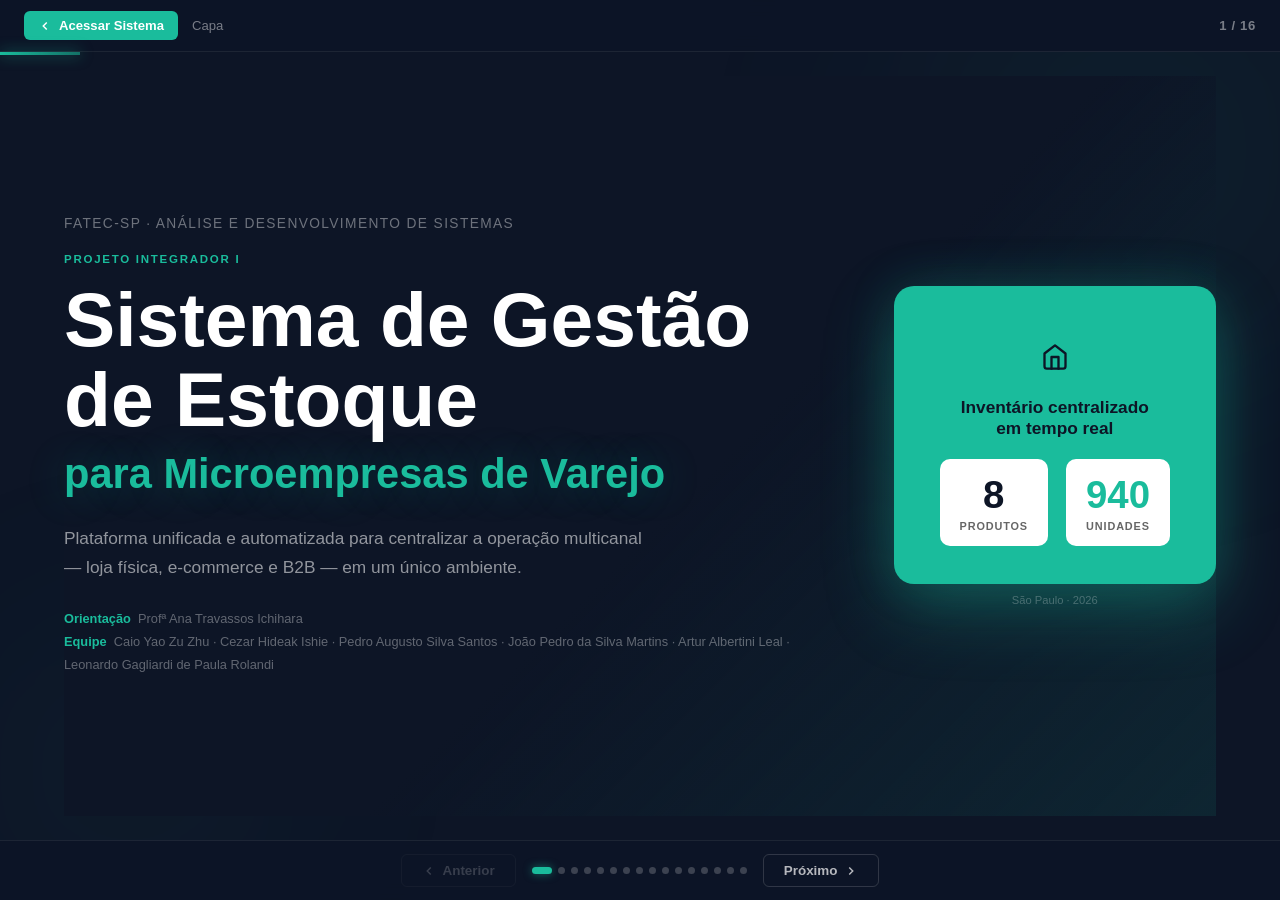
==== commit b5f2370d: "escala++" ====
--- a/templates/apresentacao.html
+++ b/templates/apresentacao.html
@@ -79,21 +79,23 @@
             display: flex;
             align-items: center;
             justify-content: center;
-            padding: 72px 60px 80px;
+            padding: 76px 64px 84px;
+            position: relative;
+            z-index: 1;
         }
 
         .slide {
             display: none;
             width: 100%;
-            max-width: 960px;
-            min-height: 540px;
-            animation: fadeSlide 0.3s ease;
-        }
-        .slide.active { display: flex; flex-direction: column; }
-
-        @keyframes fadeSlide {
-            from { opacity: 0; transform: translateY(12px); }
-            to   { opacity: 1; transform: translateY(0); }
+            max-width: 1520px;
+            min-height: calc(100vh - 160px);
+            animation: slideIn 0.45s cubic-bezier(0.16, 1, 0.3, 1);
+        }
+        .slide.active { display: flex; flex-direction: column; justify-content: center; }
+
+        @keyframes slideIn {
+            from { opacity: 0; transform: translateY(28px) scale(0.97); }
+            to   { opacity: 1; transform: translateY(0) scale(1); }
         }
 
         /* ── NAV ── */
@@ -143,88 +145,114 @@
         .chip {
             display: inline-flex;
             align-items: center;
-            gap: 6px;
-            font-size: 0.7rem;
+            gap: 8px;
+            font-size: 0.76rem;
             font-weight: 700;
             letter-spacing: 0.12em;
             text-transform: uppercase;
             color: var(--green);
-            margin-bottom: 10px;
+            margin-bottom: 14px;
         }
         .chip-dot {
-            width: 8px; height: 8px;
+            width: 9px; height: 9px;
             border-radius: 50%;
             background: var(--green);
+            box-shadow: 0 0 8px rgba(26,188,156,0.7);
+            animation: chipPulse 2s ease-in-out infinite;
+        }
+        @keyframes chipPulse {
+            0%, 100% { transform: scale(1); opacity: 1; box-shadow: 0 0 8px rgba(26,188,156,0.7); }
+            50% { transform: scale(1.6); opacity: 0.5; box-shadow: 0 0 18px rgba(26,188,156,0.4); }
         }
         .chip-num {
-            width: 24px; height: 24px;
+            width: 26px; height: 26px;
             border-radius: 6px;
             background: var(--green);
             color: var(--navy);
-            font-size: 0.72rem;
+            font-size: 0.76rem;
             font-weight: 800;
             display: flex; align-items: center; justify-content: center;
+            box-shadow: 0 0 12px rgba(26,188,156,0.35);
         }
 
         .slide-h1 {
-            font-size: 2.4rem;
+            font-size: 3.8rem;
             font-weight: 800;
-            line-height: 1.15;
-            margin-bottom: 6px;
+            line-height: 1.1;
+            margin-bottom: 8px;
         }
         .slide-h1 span { color: var(--green); }
 
         .slide-h2 {
-            font-size: 1.8rem;
+            font-size: 2.8rem;
             font-weight: 800;
-            line-height: 1.2;
-            margin-bottom: 18px;
-        }
-
-        .grid-2 { display: grid; grid-template-columns: 1fr 1fr; gap: 16px; }
-        .grid-3 { display: grid; grid-template-columns: 1fr 1fr 1fr; gap: 14px; }
-        .grid-4 { display: grid; grid-template-columns: 1fr 1fr 1fr 1fr; gap: 14px; }
+            line-height: 1.12;
+            margin-bottom: 24px;
+        }
+
+        .grid-2 { display: grid; grid-template-columns: 1fr 1fr; gap: 22px; }
+        .grid-3 { display: grid; grid-template-columns: 1fr 1fr 1fr; gap: 18px; }
+        .grid-4 { display: grid; grid-template-columns: 1fr 1fr 1fr 1fr; gap: 16px; }
 
         .card-dark {
-            background: rgba(255,255,255,0.05);
+            background: rgba(255,255,255,0.04);
             border: 1px solid rgba(255,255,255,0.08);
-            border-radius: 12px;
-            padding: 20px;
+            border-radius: 14px;
+            padding: 24px;
+            transition: all 0.3s ease;
+        }
+        .card-dark:hover {
+            border-color: rgba(26,188,156,0.25);
+            box-shadow: 0 0 28px rgba(26,188,156,0.08);
+            transform: translateY(-2px);
         }
         .card-dark-strong {
             background: var(--navy);
             border: 1px solid rgba(255,255,255,0.1);
-            border-radius: 12px;
-            padding: 20px;
+            border-radius: 14px;
+            padding: 24px;
         }
         .card-green {
             background: var(--green);
-            border-radius: 12px;
-            padding: 20px;
+            border-radius: 14px;
+            padding: 24px;
             color: var(--navy);
+            box-shadow: 0 0 32px rgba(26,188,156,0.22);
         }
         .card-light-bg {
             background: rgba(255,255,255,0.04);
-            border: 1px solid rgba(255,255,255,0.06);
-            border-radius: 10px;
-            padding: 16px 20px;
+            border: 1px solid rgba(255,255,255,0.07);
+            border-radius: 12px;
+            padding: 18px 22px;
+            transition: all 0.3s ease;
+        }
+        .card-light-bg:hover {
+            border-color: rgba(26,188,156,0.2);
+            background: rgba(255,255,255,0.06);
         }
 
         .icon-circle {
-            width: 44px; height: 44px;
+            width: 50px; height: 50px;
             border-radius: 50%;
             background: var(--green);
             display: flex; align-items: center; justify-content: center;
             flex-shrink: 0;
-            font-size: 1.1rem;
+            font-size: 1.15rem;
+            box-shadow: 0 0 18px rgba(26,188,156,0.28);
+            transition: all 0.3s ease;
+        }
+        .icon-circle:hover {
+            box-shadow: 0 0 28px rgba(26,188,156,0.55);
+            transform: scale(1.08);
         }
         .icon-circle-orange {
-            width: 44px; height: 44px;
+            width: 50px; height: 50px;
             border-radius: 50%;
             background: var(--orange);
             display: flex; align-items: center; justify-content: center;
             flex-shrink: 0;
-            font-size: 1.1rem;
+            font-size: 1.15rem;
+            box-shadow: 0 0 18px rgba(230,126,34,0.28);
         }
 
         .badge-rf {
@@ -241,77 +269,89 @@
         /* ── SLIDE 1: CAPA ── */
         #slide-1 {
             display: none;
-            background: linear-gradient(135deg, var(--navy) 55%, rgba(26,188,156,0.08) 100%);
+            background: linear-gradient(135deg, var(--navy) 55%, rgba(26,188,156,0.1) 100%);
             flex-direction: row;
             align-items: center;
-            gap: 60px;
-            min-height: 480px;
+            gap: 72px;
+            min-height: calc(100vh - 160px);
         }
         #slide-1.active { display: flex; }
         .capa-left { flex: 1; }
-        .capa-subtitle { color: rgba(255,255,255,0.45); font-size: 0.82rem; letter-spacing: 0.1em; text-transform: uppercase; margin-bottom: 18px; }
-        .capa-h1 { font-size: 3rem; font-weight: 900; line-height: 1.1; margin-bottom: 8px; }
-        .capa-h1-green { color: var(--green); font-size: 1.8rem; font-weight: 700; margin-bottom: 20px; }
-        .capa-desc { color: rgba(255,255,255,0.55); font-size: 0.9rem; line-height: 1.6; max-width: 480px; margin-bottom: 22px; }
-        .capa-meta { font-size: 0.75rem; color: rgba(255,255,255,0.35); line-height: 1.7; }
+        .capa-subtitle { color: rgba(255,255,255,0.4); font-size: 0.86rem; letter-spacing: 0.1em; text-transform: uppercase; margin-bottom: 22px; }
+        .capa-h1 { font-size: 4.8rem; font-weight: 900; line-height: 1.05; margin-bottom: 10px; }
+        .capa-h1-green { color: var(--green); font-size: 2.6rem; font-weight: 700; margin-bottom: 26px; text-shadow: 0 0 40px rgba(26,188,156,0.3); }
+        .capa-desc { color: rgba(255,255,255,0.55); font-size: 1.08rem; line-height: 1.65; max-width: 580px; margin-bottom: 26px; }
+        .capa-meta { font-size: 0.8rem; color: rgba(255,255,255,0.35); line-height: 1.8; }
         .capa-meta strong { color: var(--green); }
         .capa-right { flex-shrink: 0; }
         .capa-card {
             background: var(--green);
-            border-radius: 16px;
-            padding: 30px 36px;
+            border-radius: 20px;
+            padding: 38px 46px;
             text-align: center;
             color: var(--navy);
-            min-width: 220px;
-        }
-        .capa-card-icon { font-size: 2.5rem; margin-bottom: 12px; }
-        .capa-card p { font-weight: 700; font-size: 1rem; margin-bottom: 18px; }
-        .capa-stats { display: flex; gap: 16px; }
+            min-width: 250px;
+            box-shadow: 0 24px 70px rgba(26,188,156,0.32), 0 0 50px rgba(26,188,156,0.15);
+            animation: capaCardGlow 3s ease-in-out infinite;
+        }
+        @keyframes capaCardGlow {
+            0%, 100% { box-shadow: 0 24px 70px rgba(26,188,156,0.32), 0 0 50px rgba(26,188,156,0.15); }
+            50% { box-shadow: 0 24px 90px rgba(26,188,156,0.48), 0 0 70px rgba(26,188,156,0.28); }
+        }
+        .capa-card-icon { font-size: 3.2rem; margin-bottom: 14px; }
+        .capa-card p { font-weight: 700; font-size: 1.08rem; margin-bottom: 20px; }
+        .capa-stats { display: flex; gap: 18px; }
         .capa-stat-box {
             background: white;
-            border-radius: 8px;
-            padding: 12px 16px;
+            border-radius: 10px;
+            padding: 14px 20px;
             flex: 1;
         }
-        .capa-stat-num { font-size: 1.8rem; font-weight: 900; }
+        .capa-stat-num { font-size: 2.4rem; font-weight: 900; }
         .capa-stat-num.green { color: var(--green); }
-        .capa-stat-label { font-size: 0.65rem; font-weight: 700; letter-spacing: 0.08em; text-transform: uppercase; color: #666; margin-top: 2px; }
+        .capa-stat-label { font-size: 0.68rem; font-weight: 700; letter-spacing: 0.08em; text-transform: uppercase; color: #666; margin-top: 3px; }
 
         /* ── SLIDE 2: ROTEIRO ── */
-        .roteiro-grid { display: grid; grid-template-columns: 1fr 1fr 1fr; gap: 14px; margin-top: 6px; }
+        .roteiro-grid { display: grid; grid-template-columns: 1fr 1fr 1fr; gap: 18px; margin-top: 8px; }
         .roteiro-card {
             background: #f8f9fa;
-            border-radius: 12px;
-            padding: 22px;
+            border-radius: 16px;
+            padding: 28px;
             color: #1a2035;
             position: relative;
-        }
-        .roteiro-num { font-size: 2rem; font-weight: 900; color: rgba(0,0,0,0.07); position: absolute; top: 12px; right: 16px; }
+            transition: all 0.3s ease;
+        }
+        .roteiro-card:hover {
+            transform: translateY(-5px);
+            box-shadow: 0 20px 50px rgba(0,0,0,0.14);
+        }
+        .roteiro-num { font-size: 2.4rem; font-weight: 900; color: rgba(0,0,0,0.06); position: absolute; top: 14px; right: 18px; }
         .roteiro-icon {
-            width: 44px; height: 44px;
+            width: 50px; height: 50px;
             border-radius: 50%;
             display: flex; align-items: center; justify-content: center;
-            font-size: 1.1rem;
-            margin-bottom: 12px;
-        }
-        .roteiro-icon.green { background: var(--green); }
-        .roteiro-icon.orange { background: var(--orange); }
-        .roteiro-title { font-size: 0.92rem; font-weight: 800; color: #1a2035; margin-bottom: 4px; }
-        .roteiro-desc { font-size: 0.78rem; color: #7f8c8d; line-height: 1.4; }
+            font-size: 1.15rem;
+            margin-bottom: 14px;
+        }
+        .roteiro-icon.green { background: var(--green); box-shadow: 0 4px 14px rgba(26,188,156,0.3); }
+        .roteiro-icon.orange { background: var(--orange); box-shadow: 0 4px 14px rgba(230,126,34,0.3); }
+        .roteiro-title { font-size: 1rem; font-weight: 800; color: #1a2035; margin-bottom: 6px; }
+        .roteiro-desc { font-size: 0.84rem; color: #7f8c8d; line-height: 1.45; }
 
         /* ── SLIDE 6: CHART ── */
         .chart-wrap {
             background: rgba(255,255,255,0.04);
             border: 1px solid rgba(255,255,255,0.08);
-            border-radius: 12px;
-            padding: 24px;
-        }
-        .chart-title { font-size: 0.9rem; font-weight: 700; margin-bottom: 4px; }
-        .chart-sub { font-size: 0.72rem; color: rgba(255,255,255,0.4); margin-bottom: 18px; }
-        .bar-row { display: flex; align-items: center; gap: 10px; margin-bottom: 10px; }
-        .bar-label { font-size: 0.72rem; color: rgba(255,255,255,0.5); width: 90px; text-align: right; flex-shrink: 0; }
-        .bar-track { flex: 1; height: 28px; background: rgba(255,255,255,0.05); border-radius: 4px; overflow: hidden; }
-        .bar-fill { height: 100%; background: var(--green); border-radius: 4px; display: flex; align-items: center; padding-left: 10px; font-size: 0.75rem; font-weight: 700; color: var(--navy); transition: width 0.6s ease; }
+            border-radius: 14px;
+            padding: 28px;
+        }
+        .chart-title { font-size: 0.97rem; font-weight: 700; margin-bottom: 4px; }
+        .chart-sub { font-size: 0.76rem; color: rgba(255,255,255,0.4); margin-bottom: 22px; }
+        .bar-row { display: flex; align-items: center; gap: 12px; margin-bottom: 13px; }
+        .bar-label { font-size: 0.76rem; color: rgba(255,255,255,0.5); width: 100px; text-align: right; flex-shrink: 0; }
+        .bar-track { flex: 1; height: 34px; background: rgba(255,255,255,0.05); border-radius: 6px; overflow: hidden; }
+        .bar-fill { height: 100%; background: linear-gradient(90deg, var(--green), rgba(26,188,156,0.65)); border-radius: 6px; display: flex; align-items: center; padding-left: 12px; font-size: 0.78rem; font-weight: 700; color: var(--navy); transition: width 1.1s cubic-bezier(0.16, 1, 0.3, 1); width: 0; }
+        .bar-fill.revealed { width: var(--target-w) !important; }
 
         /* ── CHART 7: VERTICAL ── */
         .vchart { display: flex; align-items: flex-end; gap: 20px; height: 180px; padding: 0 10px; }
@@ -324,31 +364,38 @@
         .rnf-row {
             display: flex;
             align-items: flex-start;
-            gap: 14px;
+            gap: 16px;
             background: rgba(255,255,255,0.04);
             border: 1px solid rgba(255,255,255,0.07);
-            border-radius: 10px;
-            padding: 14px 18px;
+            border-radius: 12px;
+            padding: 16px 20px;
+            transition: all 0.3s ease;
+        }
+        .rnf-row:hover {
+            border-color: rgba(26,188,156,0.22);
+            background: rgba(255,255,255,0.06);
         }
         .rnf-row-content { flex: 1; }
-        .rnf-title { font-size: 0.88rem; font-weight: 700; margin-bottom: 2px; }
-        .rnf-desc { font-size: 0.78rem; color: rgba(255,255,255,0.5); }
+        .rnf-title { font-size: 0.94rem; font-weight: 700; margin-bottom: 3px; }
+        .rnf-desc { font-size: 0.83rem; color: rgba(255,255,255,0.5); }
 
         /* ── SOLUTION FLOW ── */
-        .flow { display: flex; align-items: center; gap: 10px; margin: 18px 0; flex-wrap: wrap; }
+        .flow { display: flex; align-items: center; gap: 12px; margin: 22px 0; flex-wrap: wrap; }
         .flow-node {
             background: rgba(255,255,255,0.06);
-            border: 1px solid rgba(255,255,255,0.1);
-            border-radius: 10px;
-            padding: 12px 16px;
+            border: 1px solid rgba(255,255,255,0.12);
+            border-radius: 12px;
+            padding: 14px 20px;
             text-align: center;
-            font-size: 0.8rem;
+            font-size: 0.88rem;
             font-weight: 700;
-        }
-        .flow-node.green { background: var(--green); color: var(--navy); border-color: var(--green); font-size: 0.82rem; }
+            transition: all 0.3s ease;
+        }
+        .flow-node:hover { transform: translateY(-3px); border-color: rgba(26,188,156,0.3); }
+        .flow-node.green { background: var(--green); color: var(--navy); border-color: var(--green); font-size: 0.9rem; box-shadow: 0 0 22px rgba(26,188,156,0.3); }
         .flow-node.dark { background: var(--navy); border-color: rgba(255,255,255,0.12); }
-        .flow-arrow { color: rgba(255,255,255,0.35); font-size: 1.1rem; flex-shrink: 0; }
-        .flow-node .node-sub { font-weight: 400; font-size: 0.7rem; opacity: 0.7; margin-top: 2px; }
+        .flow-arrow { color: rgba(255,255,255,0.35); font-size: 1.2rem; flex-shrink: 0; }
+        .flow-node .node-sub { font-weight: 400; font-size: 0.73rem; opacity: 0.7; margin-top: 3px; }
 
         /* ── PROTO MOCKUP ── */
         .proto-frame {
@@ -430,92 +477,120 @@
         /* ── STACK CARDS ── */
         .stack-card {
             background: #f8f9fa;
-            border-radius: 12px;
-            padding: 20px;
+            border-radius: 16px;
+            padding: 26px;
             color: #1a2035;
             text-align: center;
+            transition: all 0.3s ease;
+        }
+        .stack-card:hover {
+            transform: translateY(-5px);
+            box-shadow: 0 18px 44px rgba(0,0,0,0.13);
         }
         .stack-icon {
-            width: 56px; height: 56px;
-            border-radius: 14px;
+            width: 68px; height: 68px;
+            border-radius: 18px;
             display: flex; align-items: center; justify-content: center;
-            margin: 0 auto 12px;
-            font-size: 1.4rem;
-        }
-        .stack-icon.green { background: var(--green); }
-        .stack-icon.green2 { background: #27ae60; }
-        .stack-icon.orange { background: var(--orange); }
+            margin: 0 auto 14px;
+            font-size: 1.6rem;
+        }
+        .stack-icon.green { background: var(--green); box-shadow: 0 6px 22px rgba(26,188,156,0.3); }
+        .stack-icon.green2 { background: #27ae60; box-shadow: 0 6px 22px rgba(39,174,96,0.3); }
+        .stack-icon.orange { background: var(--orange); box-shadow: 0 6px 22px rgba(230,126,34,0.3); }
         .stack-icon.gray { background: #7f8c8d; }
-        .stack-name { font-size: 1rem; font-weight: 800; margin-bottom: 4px; }
-        .stack-desc { font-size: 0.75rem; color: #7f8c8d; line-height: 1.4; }
+        .stack-name { font-size: 1.1rem; font-weight: 800; margin-bottom: 6px; }
+        .stack-desc { font-size: 0.8rem; color: #7f8c8d; line-height: 1.45; }
 
         /* ── FUNC CARDS ── */
         .func-card {
             background: rgba(255,255,255,0.04);
             border: 1px solid rgba(255,255,255,0.08);
-            border-radius: 10px;
-            padding: 14px;
+            border-radius: 12px;
+            padding: 16px;
             display: flex;
             align-items: center;
             gap: 12px;
             position: relative;
-        }
-        .func-num { font-size: 1.6rem; font-weight: 900; color: rgba(255,255,255,0.06); position: absolute; top: 8px; right: 12px; }
-        .func-name { font-size: 0.85rem; font-weight: 700; }
+            transition: all 0.3s ease;
+        }
+        .func-card:hover {
+            border-color: rgba(26,188,156,0.25);
+            background: rgba(26,188,156,0.05);
+            transform: translateX(5px);
+        }
+        .func-num { font-size: 1.8rem; font-weight: 900; color: rgba(255,255,255,0.05); position: absolute; top: 8px; right: 12px; }
+        .func-name { font-size: 0.92rem; font-weight: 700; }
 
         /* ── FINAL ── */
         .final-card {
-            background: rgba(255,255,255,0.05);
+            background: rgba(255,255,255,0.04);
             border: 1px solid rgba(255,255,255,0.09);
-            border-radius: 12px;
-            padding: 20px;
+            border-radius: 14px;
+            padding: 22px;
             display: flex;
             align-items: flex-start;
-            gap: 14px;
+            gap: 16px;
+            transition: all 0.3s ease;
+        }
+        .final-card:hover {
+            border-color: rgba(26,188,156,0.22);
+            transform: translateY(-2px);
+            box-shadow: 0 10px 32px rgba(0,0,0,0.15);
         }
         .final-icon {
-            width: 44px; height: 44px;
+            width: 48px; height: 48px;
             border-radius: 50%;
             display: flex; align-items: center; justify-content: center;
-            font-size: 1.1rem;
+            font-size: 1.15rem;
             flex-shrink: 0;
         }
         .final-icon.green { background: rgba(26,188,156,0.15); }
         .final-icon.orange { background: rgba(230,126,34,0.15); }
-        .final-title { font-size: 0.92rem; font-weight: 700; margin-bottom: 4px; }
-        .final-desc { font-size: 0.78rem; color: rgba(255,255,255,0.55); line-height: 1.5; }
+        .final-title { font-size: 1rem; font-weight: 700; margin-bottom: 5px; }
+        .final-desc { font-size: 0.84rem; color: rgba(255,255,255,0.55); line-height: 1.55; }
         .feedback-bar {
-            background: var(--green);
-            border-radius: 10px;
-            padding: 16px 22px;
-            margin-top: 16px;
-            font-size: 0.9rem;
+            background: linear-gradient(135deg, var(--green), var(--green-dark));
+            border-radius: 12px;
+            padding: 18px 26px;
+            margin-top: 18px;
+            font-size: 0.97rem;
             color: var(--navy);
+            box-shadow: 0 0 28px rgba(26,188,156,0.25);
         }
         .feedback-bar strong { font-weight: 800; }
 
         /* ── OBRIGADO ── */
         #slide-16 {
-            background: linear-gradient(135deg, var(--navy) 40%, rgba(26,188,156,0.06) 100%);
+            background: linear-gradient(135deg, var(--navy) 40%, rgba(26,188,156,0.07) 100%);
             align-items: center;
             justify-content: center;
             text-align: center;
         }
-        .obg-h1 { font-size: 4rem; font-weight: 900; margin-bottom: 6px; }
-        .obg-sub { color: var(--green); font-size: 1.2rem; font-weight: 700; margin-bottom: 32px; }
+        .obg-h1 {
+            font-size: 5.5rem;
+            font-weight: 900;
+            margin-bottom: 8px;
+            animation: obgGlow 3s ease-in-out infinite;
+        }
+        @keyframes obgGlow {
+            0%, 100% { text-shadow: 0 0 40px rgba(26,188,156,0.12); }
+            50% { text-shadow: 0 0 80px rgba(26,188,156,0.32); }
+        }
+        .obg-sub { color: var(--green); font-size: 1.5rem; font-weight: 700; margin-bottom: 38px; }
         .team-box {
             background: rgba(255,255,255,0.05);
             border: 1px solid rgba(255,255,255,0.1);
-            border-radius: 14px;
-            padding: 24px 32px;
-            max-width: 640px;
+            border-radius: 18px;
+            padding: 30px 42px;
+            max-width: 700px;
             width: 100%;
-        }
-        .team-label { font-size: 0.7rem; font-weight: 700; letter-spacing: 0.15em; text-transform: uppercase; color: var(--green); margin-bottom: 14px; }
-        .team-grid { display: grid; grid-template-columns: 1fr 1fr 1fr; gap: 10px; }
-        .team-member { display: flex; align-items: center; gap: 6px; font-size: 0.8rem; }
-        .team-dot { width: 7px; height: 7px; border-radius: 50%; background: var(--green); flex-shrink: 0; }
-        .obg-orientacao { font-size: 0.75rem; color: rgba(255,255,255,0.35); margin-top: 20px; }
+            backdrop-filter: blur(8px);
+        }
+        .team-label { font-size: 0.73rem; font-weight: 700; letter-spacing: 0.15em; text-transform: uppercase; color: var(--green); margin-bottom: 16px; }
+        .team-grid { display: grid; grid-template-columns: 1fr 1fr 1fr; gap: 12px; }
+        .team-member { display: flex; align-items: center; gap: 8px; font-size: 0.86rem; }
+        .team-dot { width: 8px; height: 8px; border-radius: 50%; background: var(--green); flex-shrink: 0; box-shadow: 0 0 7px rgba(26,188,156,0.5); }
+        .obg-orientacao { font-size: 0.8rem; color: rgba(255,255,255,0.35); margin-top: 22px; }
         .obg-orientacao strong { color: var(--green); }
 
         /* check icon */
@@ -528,21 +603,87 @@
             font-size: 0.7rem;
         }
 
+        /* ── BACKGROUND ORBS ── */
+        .bg-orb {
+            position: fixed;
+            border-radius: 50%;
+            pointer-events: none;
+            z-index: 0;
+            filter: blur(90px);
+        }
+        .bg-orb-1 {
+            width: 700px; height: 700px;
+            background: radial-gradient(circle, rgba(26,188,156,0.07) 0%, transparent 70%);
+            top: -200px; right: -200px;
+            animation: orbFloat 14s ease-in-out infinite;
+        }
+        .bg-orb-2 {
+            width: 500px; height: 500px;
+            background: radial-gradient(circle, rgba(26,188,156,0.05) 0%, transparent 70%);
+            bottom: -120px; left: -120px;
+            animation: orbFloat 18s ease-in-out infinite reverse;
+        }
+        .bg-orb-3 {
+            width: 320px; height: 320px;
+            background: radial-gradient(circle, rgba(230,126,34,0.04) 0%, transparent 70%);
+            top: 35%; left: 25%;
+            animation: orbFloat 22s ease-in-out infinite 4s;
+        }
+        @keyframes orbFloat {
+            0%, 100% { transform: translate(0, 0) scale(1); }
+            33% { transform: translate(50px, -35px) scale(1.06); }
+            66% { transform: translate(-25px, 25px) scale(0.94); }
+        }
+
+        /* ── PROGRESS BAR ── */
+        .progress-bar {
+            position: fixed;
+            top: 52px; left: 0;
+            height: 3px;
+            background: linear-gradient(90deg, var(--green), rgba(26,188,156,0.55));
+            transition: width 0.5s cubic-bezier(0.16, 1, 0.3, 1);
+            z-index: 101;
+            box-shadow: 0 0 14px rgba(26,188,156,0.65);
+        }
+
+        /* ── DOT NAV HOVER ── */
+        .dot:hover:not(.active) { background: rgba(255,255,255,0.45); transform: scale(1.3); }
+        .dot { transition: all 0.25s cubic-bezier(0.16,1,0.3,1); }
+        .dot.active { box-shadow: 0 0 9px rgba(26,188,156,0.55); }
+
+        /* ── BACK BTN GLOW ── */
+        .back-btn:hover { box-shadow: 0 0 18px rgba(26,188,156,0.4); transform: translateY(-1px); }
+
+        /* ── NAV BTN HOVER ── */
+        .nav-btn:hover { box-shadow: 0 0 14px rgba(26,188,156,0.2); }
+
+        /* ── BADGE RF ── */
+        .badge-rf {
+            padding: 3px 12px;
+            font-size: 0.76rem;
+        }
+
         @media (max-width: 760px) {
-            .slides-wrapper { padding: 62px 16px 70px; }
+            .slides-wrapper { padding: 62px 18px 72px; }
             .capa-right { display: none; }
             .grid-2, .grid-3, .grid-4, .roteiro-grid { grid-template-columns: 1fr; }
-            .slide-h1 { font-size: 1.7rem; }
-            .capa-h1 { font-size: 2rem; }
+            .slide-h1 { font-size: 1.9rem; }
+            .slide-h2 { font-size: 1.7rem; }
+            .capa-h1 { font-size: 2.4rem; }
         }
     </style>
 </head>
 <body>
 
+<!-- BACKGROUND ORBS -->
+<div class="bg-orb bg-orb-1"></div>
+<div class="bg-orb bg-orb-2"></div>
+<div class="bg-orb bg-orb-3"></div>
+
 <!-- TOP BAR -->
 <div class="topbar">
     <div class="topbar-left">
-        <a href="/" class="back-btn">
+        <a href="/sistema" class="back-btn">
             <svg width="14" height="14" viewBox="0 0 24 24" fill="none" stroke="currentColor" stroke-width="2.5"><polyline points="15 18 9 12 15 6"/></svg>
             Acessar Sistema
         </a>
@@ -550,6 +691,9 @@
     </div>
     <span class="slide-counter" id="counter">1 / 16</span>
 </div>
+
+<!-- PROGRESS BAR -->
+<div class="progress-bar" id="progress-bar" style="width:6.25%;"></div>
 
 <!-- SLIDES WRAPPER -->
 <div class="slides-wrapper">
@@ -774,23 +918,23 @@
                 <div class="chart-sub">Nº de respondentes — múltipla escolha (base: 8)</div>
                 <div class="bar-row">
                     <div class="bar-label">Loja física</div>
-                    <div class="bar-track"><div class="bar-fill" style="width:100%;">6</div></div>
+                    <div class="bar-track"><div class="bar-fill" data-w="100%" style="--target-w:100%;">6</div></div>
                 </div>
                 <div class="bar-row">
                     <div class="bar-label">E-commerce</div>
-                    <div class="bar-track"><div class="bar-fill" style="width:67%;">4</div></div>
+                    <div class="bar-track"><div class="bar-fill" data-w="67%" style="--target-w:67%;">4</div></div>
                 </div>
                 <div class="bar-row">
                     <div class="bar-label">Marketplace</div>
-                    <div class="bar-track"><div class="bar-fill" style="width:50%;">3</div></div>
+                    <div class="bar-track"><div class="bar-fill" data-w="50%" style="--target-w:50%;">3</div></div>
                 </div>
                 <div class="bar-row">
                     <div class="bar-label">B2B</div>
-                    <div class="bar-track"><div class="bar-fill" style="width:33%;">2</div></div>
+                    <div class="bar-track"><div class="bar-fill" data-w="33%" style="--target-w:33%;">2</div></div>
                 </div>
                 <div class="bar-row">
                     <div class="bar-label">TikTok Shop</div>
-                    <div class="bar-track"><div class="bar-fill" style="width:17%;">1</div></div>
+                    <div class="bar-track"><div class="bar-fill" data-w="17%" style="--target-w:17%;">1</div></div>
                 </div>
             </div>
             <div>
@@ -1242,6 +1386,7 @@
 <script>
     const TOTAL = 16;
     let current = 1;
+    const barsAnimated = new Set();
 
     const slideTitles = [
         'Capa', 'Roteiro', 'Introdução', 'O Problema', 'Metodologia',
@@ -1260,17 +1405,51 @@
         dotNav.appendChild(d);
     }
 
+    function updateProgress(n) {
+        const pb = document.getElementById('progress-bar');
+        if (pb) pb.style.width = ((n / TOTAL) * 100) + '%';
+    }
+
+    function animateBars(slideEl) {
+        const fills = slideEl.querySelectorAll('.bar-fill[data-w]');
+        fills.forEach((el, i) => {
+            setTimeout(() => el.classList.add('revealed'), 120 + i * 120);
+        });
+    }
+
+    function animateNumbers(slideEl) {
+        slideEl.querySelectorAll('[data-count]').forEach(el => {
+            const target = +el.dataset.count;
+            const duration = 900;
+            const start = performance.now();
+            const tick = now => {
+                const p = Math.min((now - start) / duration, 1);
+                el.textContent = Math.round(p * target);
+                if (p < 1) requestAnimationFrame(tick);
+            };
+            requestAnimationFrame(tick);
+        });
+    }
+
     function goTo(n) {
         document.getElementById('slide-' + current).classList.remove('active');
         dotNav.children[current - 1].classList.remove('active');
         current = n;
-        document.getElementById('slide-' + current).classList.add('active');
+        const slideEl = document.getElementById('slide-' + current);
+        slideEl.classList.add('active');
         dotNav.children[current - 1].classList.add('active');
         document.getElementById('counter').textContent = current + ' / ' + TOTAL;
         document.getElementById('topbar-title').textContent = slideTitles[current - 1];
         document.getElementById('btn-prev').disabled = current === 1;
         document.getElementById('btn-next').disabled = current === TOTAL;
+        updateProgress(current);
         window.scrollTo(0, 0);
+
+        if (!barsAnimated.has(current)) {
+            barsAnimated.add(current);
+            setTimeout(() => animateBars(slideEl), 80);
+        }
+        animateNumbers(slideEl);
     }
 
     function nextSlide() { if (current < TOTAL) goTo(current + 1); }
